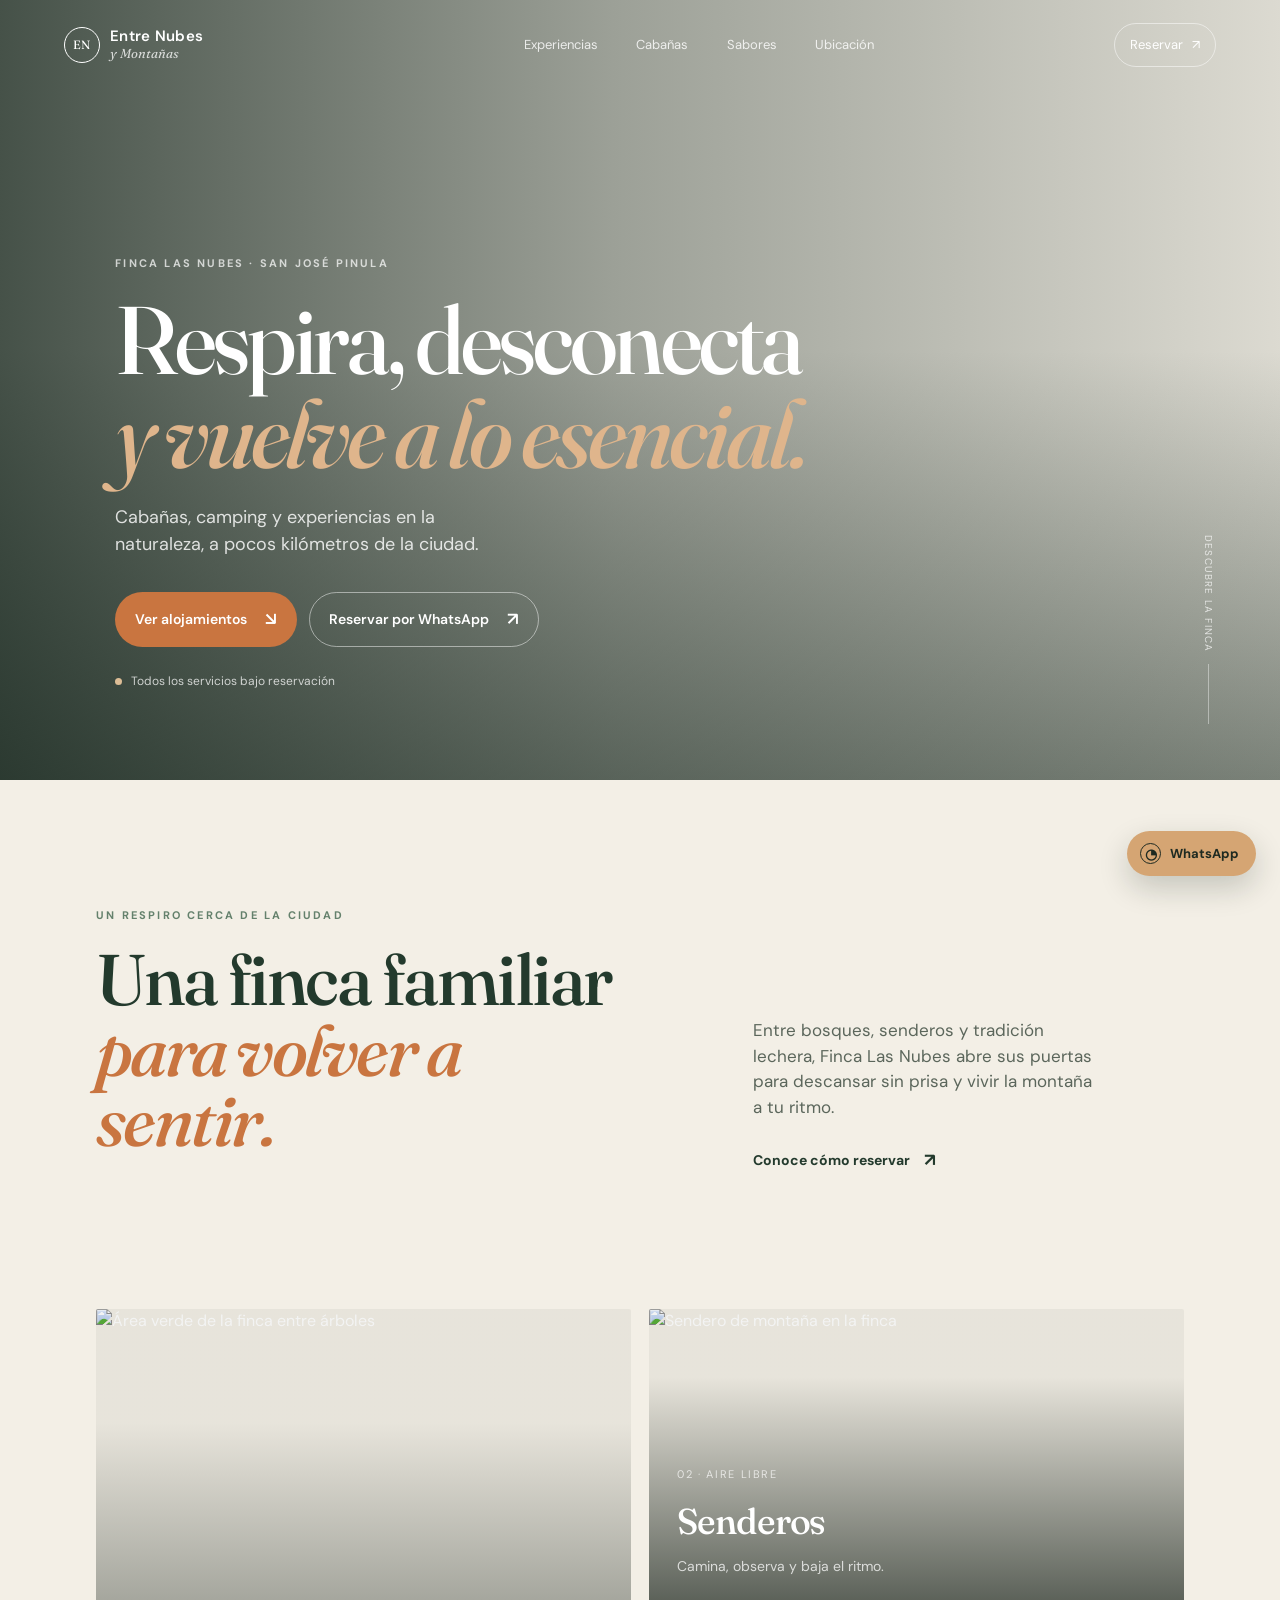
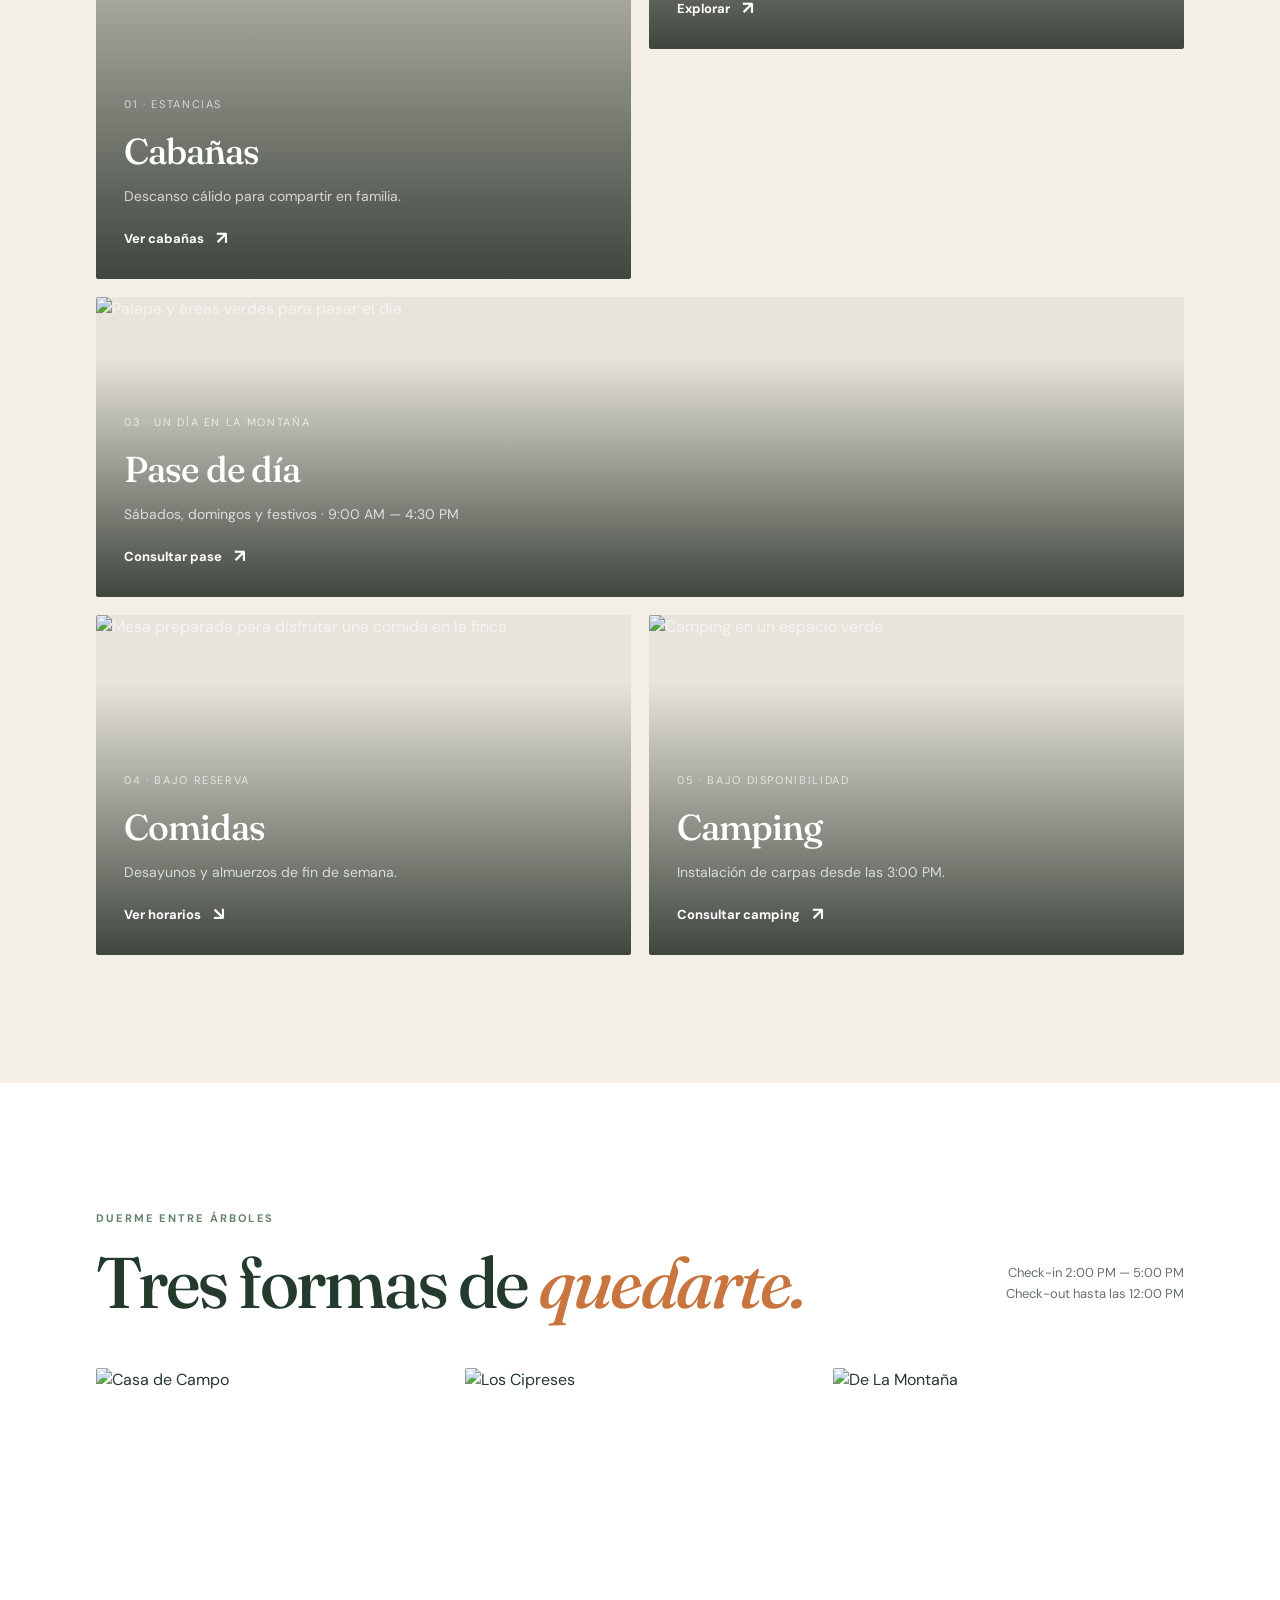
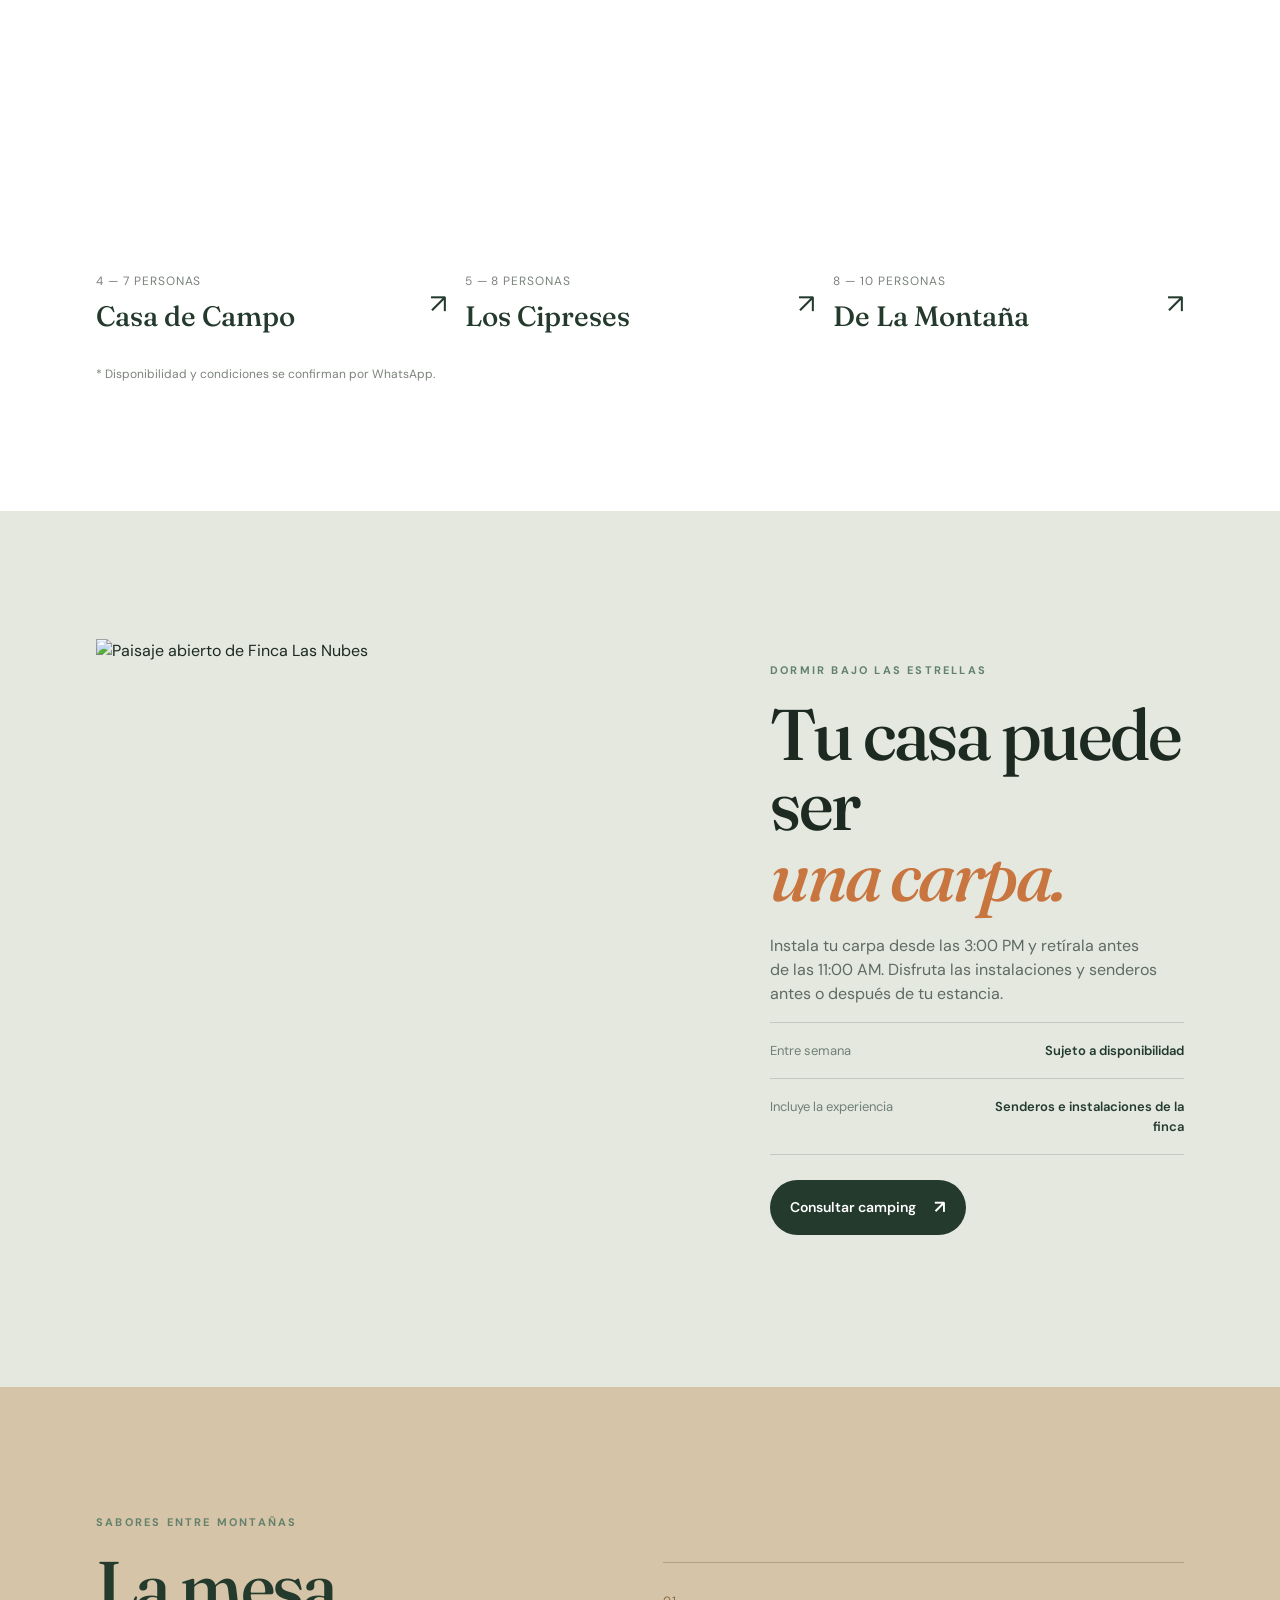
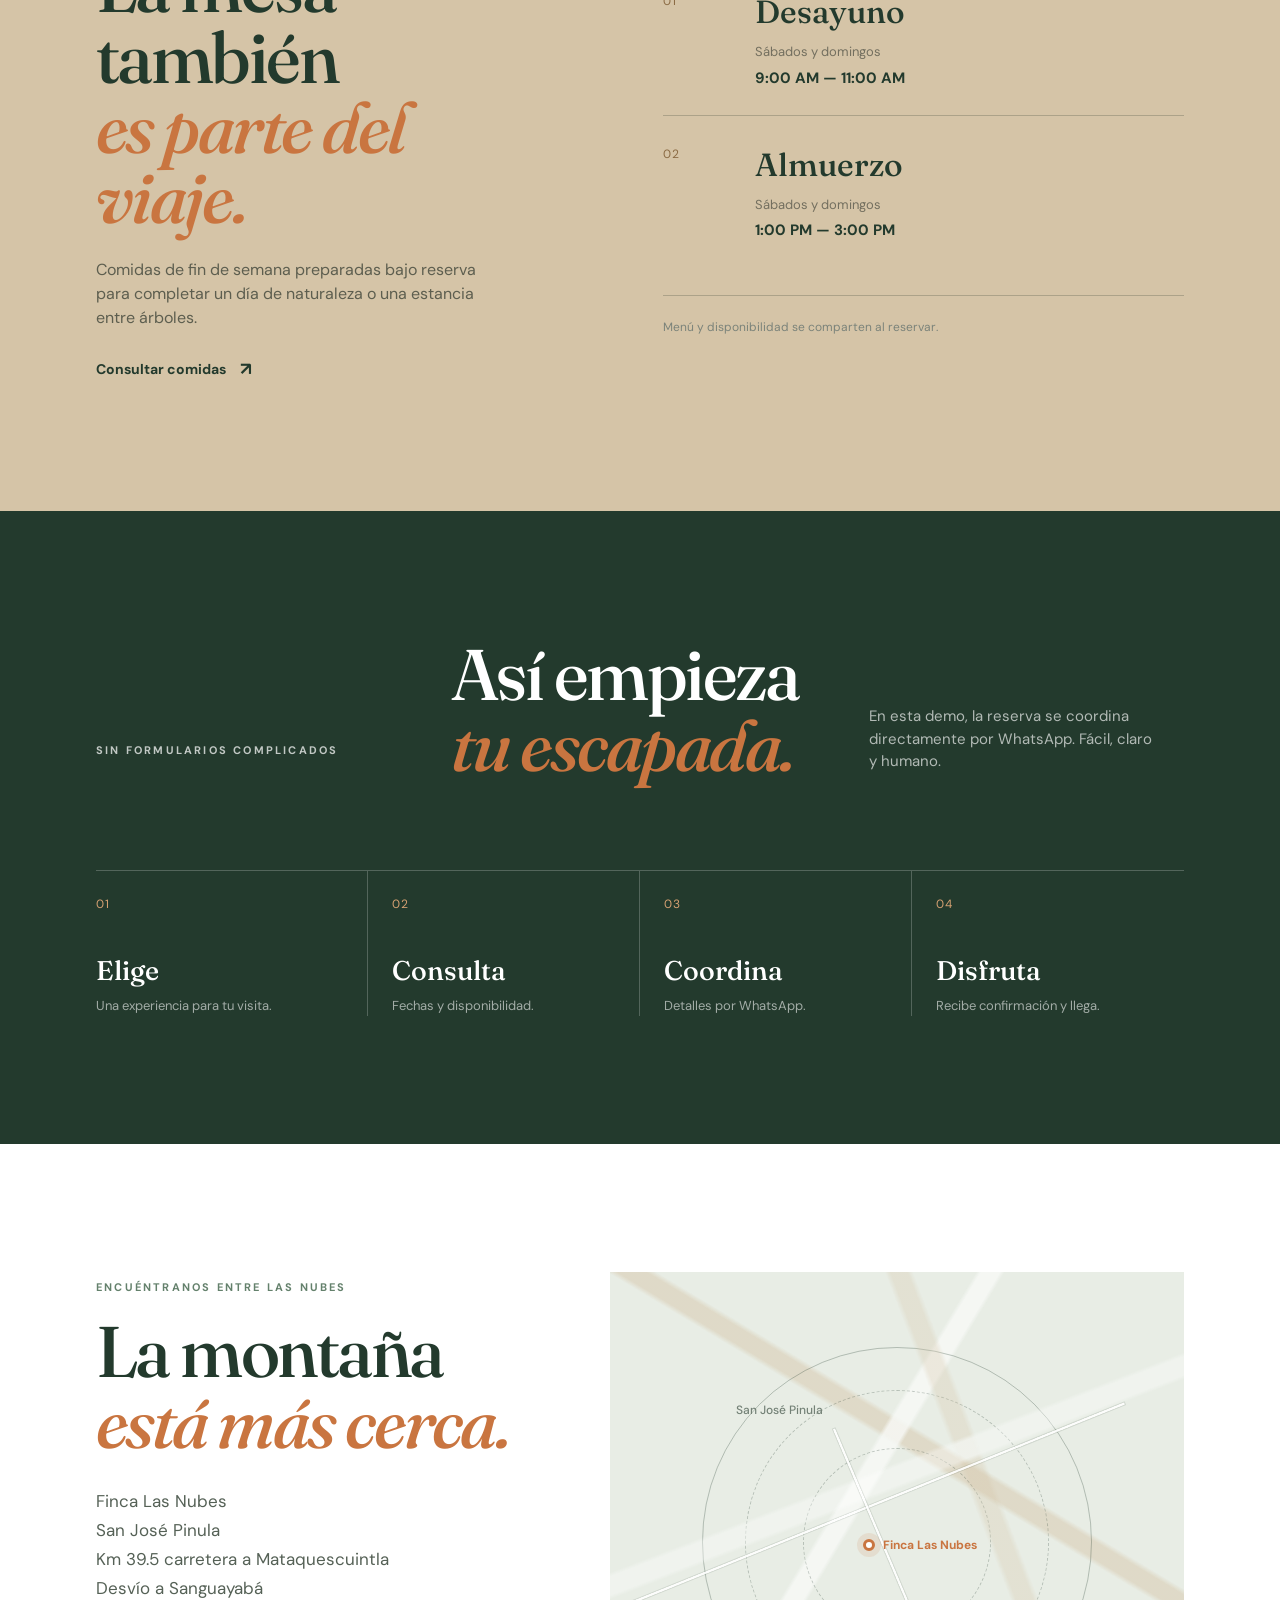
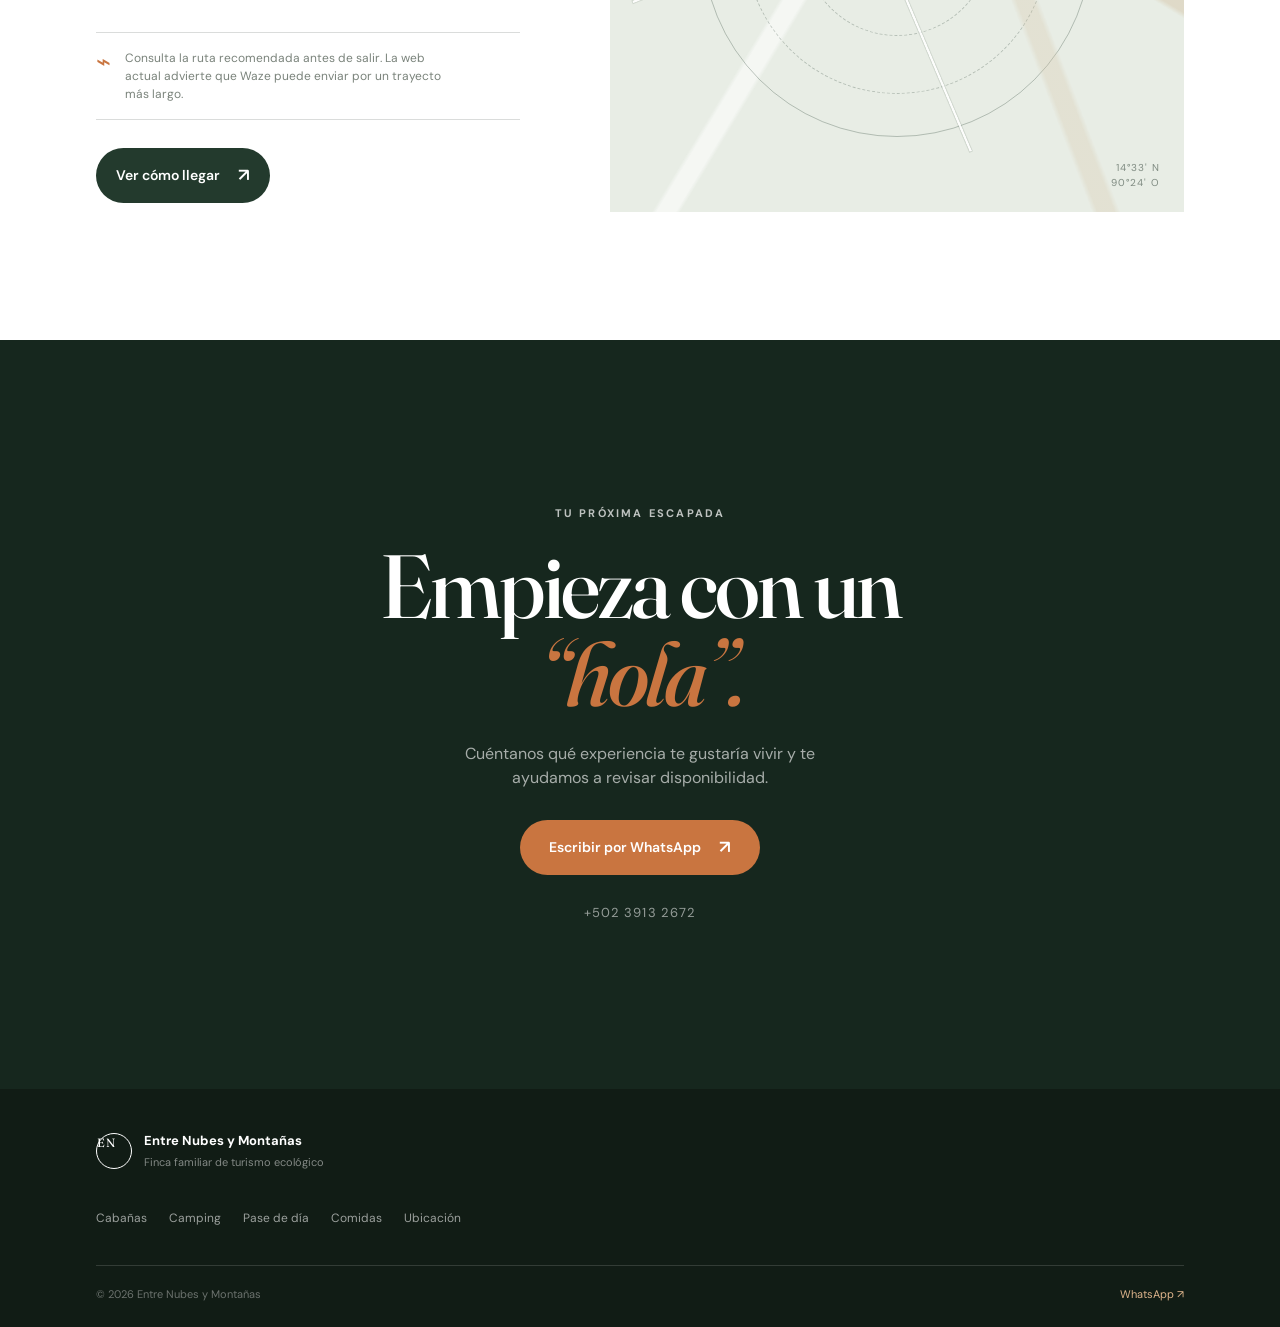
==== index.html @ d37fd3bb "Create premium Entre Nubes y Montanas demo" ====
<!doctype html>
<html lang="es">
  <head>
    <meta charset="UTF-8" />
    <meta name="viewport" content="width=device-width, initial-scale=1.0" />
    <meta name="theme-color" content="#233a2d" />
    <meta name="description" content="Cabañas, camping y experiencias en la naturaleza en Finca Las Nubes, San José Pinula." />
    <title>Entre Nubes y Montañas · Finca Las Nubes</title>
    <link rel="preconnect" href="https://fonts.googleapis.com" />
    <link rel="preconnect" href="https://fonts.gstatic.com" crossorigin />
    <link href="https://fonts.googleapis.com/css2?family=DM+Sans:wght@400;500;600;700&family=Fraunces:opsz,wght@9..144,500;9..144,600&display=swap" rel="stylesheet" />
    <link rel="stylesheet" href="styles.css" />
  </head>
  <body>
    <div class="site-shell">
      <header class="site-header" data-header>
        <a class="brand" href="#inicio" aria-label="Entre Nubes y Montañas, inicio">
          <span class="brand-mark">EN</span>
          <span>
            <span class="brand-name">Entre Nubes</span>
            <span class="brand-sub">y Montañas</span>
          </span>
        </a>

        <nav class="main-nav" data-nav aria-label="Navegación principal">
          <a href="#experiencias">Experiencias</a>
          <a href="#cabanas">Cabañas</a>
          <a href="#sabores">Sabores</a>
          <a href="#ubicacion">Ubicación</a>
        </nav>

        <a class="header-cta" href="#contacto">Reservar <span aria-hidden="true">↗</span></a>
        <button class="menu-toggle" data-menu-toggle aria-label="Abrir menú" aria-expanded="false">
          <span></span><span></span>
        </button>
      </header>

      <main>
        <section class="hero" id="inicio">
          <div class="hero-image" role="img" aria-label="Paisaje verde entre nubes y montañas"></div>
          <div class="hero-shade"></div>
          <div class="hero-content">
            <p class="eyebrow light">Finca Las Nubes · San José Pinula</p>
            <h1>Respira, desconecta<br /><em>y vuelve a lo esencial.</em></h1>
            <p class="hero-copy">Cabañas, camping y experiencias en la naturaleza, a pocos kilómetros de la ciudad.</p>
            <div class="hero-actions">
              <a class="button button-accent" href="#cabanas">Ver alojamientos <span aria-hidden="true">↘</span></a>
              <a class="button button-ghost" data-whatsapp="general" href="#contacto">Reservar por WhatsApp <span aria-hidden="true">↗</span></a>
            </div>
            <div class="hero-note"><span class="dot"></span> Todos los servicios bajo reservación</div>
          </div>
          <a class="scroll-cue" href="#experiencias" aria-label="Desplazar hacia experiencias"><span>Descubre la finca</span><span class="scroll-line"></span></a>
        </section>

        <section class="intro section-pad" id="experiencias">
          <div class="section-intro reveal">
            <p class="eyebrow">Un respiro cerca de la ciudad</p>
            <h2>Una finca familiar<br /><em>para volver a sentir.</em></h2>
          </div>
          <div class="intro-copy reveal">
            <p>Entre bosques, senderos y tradición lechera, Finca Las Nubes abre sus puertas para descansar sin prisa y vivir la montaña a tu ritmo.</p>
            <a class="text-link" href="#reserva">Conoce cómo reservar <span>↗</span></a>
          </div>
        </section>

        <section class="experience-grid section-pad section-pad-topless">
          <article class="experience-card experience-card-tall reveal">
            <img src="https://assets.zyrosite.com/cdn-cgi/image/format=auto,w=1440,h=1475,fit=crop/AzGrjDKpgxuO8BNP/img-20221020-wa0005-AGBGMvWnbJFLNqqW.jpg" alt="Área verde de la finca entre árboles" />
            <div class="experience-overlay"></div>
            <div class="card-content light-card">
              <span class="card-kicker">01 · Estancias</span>
              <h3>Cabañas</h3>
              <p>Descanso cálido para compartir en familia.</p>
              <a class="card-link" href="#cabanas">Ver cabañas <span>↗</span></a>
            </div>
          </article>
          <article class="experience-card reveal">
            <img src="https://assets.zyrosite.com/cdn-cgi/image/format=auto,w=1440,h=1475,fit=crop/AzGrjDKpgxuO8BNP/senderismo-AMqnx42rW9TqgD0M.jpg" alt="Sendero de montaña en la finca" />
            <div class="experience-overlay"></div>
            <div class="card-content light-card">
              <span class="card-kicker">02 · Aire libre</span>
              <h3>Senderos</h3>
              <p>Camina, observa y baja el ritmo.</p>
              <a class="card-link" href="#naturaleza">Explorar <span>↗</span></a>
            </div>
          </article>
          <article class="experience-card experience-card-wide reveal">
            <img src="https://assets.zyrosite.com/cdn-cgi/image/format=auto,w=1440,h=1478,fit=crop/AzGrjDKpgxuO8BNP/palapa-AoPe6e9erLsgJ2bQ.jpg" alt="Palapa y áreas verdes para pasar el día" />
            <div class="experience-overlay"></div>
            <div class="card-content light-card">
              <span class="card-kicker">03 · Un día en la montaña</span>
              <h3>Pase de día</h3>
              <p>Sábados, domingos y festivos · 9:00 AM — 4:30 PM</p>
              <a class="card-link" data-whatsapp="pase" href="#contacto">Consultar pase <span>↗</span></a>
            </div>
          </article>
          <article class="experience-card reveal">
            <img src="https://assets.zyrosite.com/cdn-cgi/image/format=auto,w=1440,h=1475,fit=crop/AzGrjDKpgxuO8BNP/img-20221020-wa0003-A3Qparkne0fpO4oY.jpg" alt="Mesa preparada para disfrutar una comida en la finca" />
            <div class="experience-overlay"></div>
            <div class="card-content light-card">
              <span class="card-kicker">04 · Bajo reserva</span>
              <h3>Comidas</h3>
              <p>Desayunos y almuerzos de fin de semana.</p>
              <a class="card-link" href="#sabores">Ver horarios <span>↘</span></a>
            </div>
          </article>
          <article class="experience-card reveal">
            <img src="https://assets.zyrosite.com/cdn-cgi/image/format=auto,w=1440,h=1475,fit=crop/AzGrjDKpgxuO8BNP/img-20210729-wa0010-Y4L4Op0L1bCyRDDq.jpg" alt="Camping en un espacio verde" />
            <div class="experience-overlay"></div>
            <div class="card-content light-card">
              <span class="card-kicker">05 · Bajo disponibilidad</span>
              <h3>Camping</h3>
              <p>Instalación de carpas desde las 3:00 PM.</p>
              <a class="card-link" data-whatsapp="camping" href="#contacto">Consultar camping <span>↗</span></a>
            </div>
          </article>
        </section>

        <section class="cabins section-pad" id="cabanas">
          <div class="section-heading reveal">
            <div>
              <p class="eyebrow">Duerme entre árboles</p>
              <h2>Tres formas de <em>quedarte.</em></h2>
            </div>
            <p class="section-note">Check-in 2:00 PM — 5:00 PM<br />Check-out hasta las 12:00 PM</p>
          </div>
          <div class="cabin-list">
            <button class="cabin-card reveal" data-cabin="campo">
              <span class="cabin-index">01</span>
              <div class="cabin-image-wrap"><img src="https://assets.zyrosite.com/cdn-cgi/image/format=auto,w=1440,h=1440,fit=crop/AzGrjDKpgxuO8BNP/img-20221020-wa0004-d95pDrB29kTVOro4.jpg" alt="Casa de Campo" /></div>
              <span class="cabin-body"><span class="cabin-capacity">4 — 7 personas</span><strong>Casa de Campo</strong><span class="cabin-arrow">↗</span></span>
            </button>
            <button class="cabin-card reveal" data-cabin="cipreses">
              <span class="cabin-index">02</span>
              <div class="cabin-image-wrap"><img src="https://assets.zyrosite.com/cdn-cgi/image/format=auto,w=1440,h=1406,fit=crop/AzGrjDKpgxuO8BNP/img-20221020-wa0005-AGBGMvWnbJFLNqqW.jpg" alt="Los Cipreses" /></div>
              <span class="cabin-body"><span class="cabin-capacity">5 — 8 personas</span><strong>Los Cipreses</strong><span class="cabin-arrow">↗</span></span>
            </button>
            <button class="cabin-card reveal" data-cabin="montana">
              <span class="cabin-index">03</span>
              <div class="cabin-image-wrap"><img src="https://assets.zyrosite.com/cdn-cgi/image/format=auto,w=1440,h=1475,fit=crop/AzGrjDKpgxuO8BNP/inicio-AzGrjDJp84FONZKk.jpg" alt="De La Montaña" /></div>
              <span class="cabin-body"><span class="cabin-capacity">8 — 10 personas</span><strong>De La Montaña</strong><span class="cabin-arrow">↗</span></span>
            </button>
          </div>
          <p class="micro-note">* Disponibilidad y condiciones se confirman por WhatsApp.</p>
        </section>

        <section class="camping-feature section-pad" id="naturaleza">
          <div class="camping-image reveal"><img src="https://assets.zyrosite.com/cdn-cgi/image/format=auto,w=1440,h=904,fit=crop/AzGrjDKpgxuO8BNP/img-20221119-wa0084-ALpJBbQ9eVh0ORk9.jpg" alt="Paisaje abierto de Finca Las Nubes" /></div>
          <div class="camping-copy reveal">
            <p class="eyebrow">Dormir bajo las estrellas</p>
            <h2>Tu casa puede ser<br /><em>una carpa.</em></h2>
            <p>Instala tu carpa desde las 3:00 PM y retírala antes de las 11:00 AM. Disfruta las instalaciones y senderos antes o después de tu estancia.</p>
            <div class="fact-row"><span class="fact-label">Entre semana</span><span class="fact-value">Sujeto a disponibilidad</span></div>
            <div class="fact-row"><span class="fact-label">Incluye la experiencia</span><span class="fact-value">Senderos e instalaciones de la finca</span></div>
            <a class="button button-dark" data-whatsapp="camping" href="#contacto">Consultar camping <span>↗</span></a>
          </div>
        </section>

        <section class="flavor section-pad" id="sabores">
          <div class="flavor-copy reveal">
            <p class="eyebrow">Sabores entre montañas</p>
            <h2>La mesa también<br /><em>es parte del viaje.</em></h2>
            <p>Comidas de fin de semana preparadas bajo reserva para completar un día de naturaleza o una estancia entre árboles.</p>
            <a class="text-link" data-whatsapp="comidas" href="#contacto">Consultar comidas <span>↗</span></a>
          </div>
          <div class="meal-times reveal">
            <div class="meal-block"><span class="meal-number">01</span><div><h3>Desayuno</h3><p>Sábados y domingos</p><strong>9:00 AM — 11:00 AM</strong></div></div>
            <div class="meal-block"><span class="meal-number">02</span><div><h3>Almuerzo</h3><p>Sábados y domingos</p><strong>1:00 PM — 3:00 PM</strong></div></div>
            <p class="micro-note">Menú y disponibilidad se comparten al reservar.</p>
          </div>
        </section>

        <section class="reservation section-pad" id="reserva">
          <div class="reservation-head reveal"><p class="eyebrow light">Sin formularios complicados</p><h2>Así empieza<br /><em>tu escapada.</em></h2><p>En esta demo, la reserva se coordina directamente por WhatsApp. Fácil, claro y humano.</p></div>
          <div class="steps">
            <div class="step reveal"><span>01</span><h3>Elige</h3><p>Una experiencia para tu visita.</p></div>
            <div class="step reveal"><span>02</span><h3>Consulta</h3><p>Fechas y disponibilidad.</p></div>
            <div class="step reveal"><span>03</span><h3>Coordina</h3><p>Detalles por WhatsApp.</p></div>
            <div class="step reveal"><span>04</span><h3>Disfruta</h3><p>Recibe confirmación y llega.</p></div>
          </div>
        </section>

        <section class="location section-pad" id="ubicacion">
          <div class="location-copy reveal">
            <p class="eyebrow">Encuéntranos entre las nubes</p>
            <h2>La montaña<br /><em>está más cerca.</em></h2>
            <address>Finca Las Nubes<br />San José Pinula<br />Km 39.5 carretera a Mataquescuintla<br />Desvío a Sanguayabá</address>
            <div class="route-note"><span class="route-icon">⌁</span><p>Consulta la ruta recomendada antes de salir. La web actual advierte que Waze puede enviar por un trayecto más largo.</p></div>
            <a class="button button-dark" href="https://www.google.com/maps/search/?api=1&query=Finca+Las+Nubes+San+Jose+Pinula" target="_blank" rel="noreferrer">Ver cómo llegar <span>↗</span></a>
          </div>
          <div class="map-art reveal" aria-label="Mapa ilustrativo de la ubicación">
            <div class="map-rings"></div><div class="map-road road-one"></div><div class="map-road road-two"></div><div class="map-label label-finca"><span class="pin"></span> Finca Las Nubes</div><div class="map-label label-city">San José Pinula</div><div class="map-coords">14°33' N<br />90°24' O</div>
          </div>
        </section>

        <section class="final-cta section-pad" id="contacto">
          <p class="eyebrow light">Tu próxima escapada</p>
          <h2>Empieza con un<br /><em>“hola”.</em></h2>
          <p>Cuéntanos qué experiencia te gustaría vivir y te ayudamos a revisar disponibilidad.</p>
          <a class="button button-accent button-large" data-whatsapp="general" href="#contacto">Escribir por WhatsApp <span>↗</span></a>
          <p class="phone">+502 3913 2672</p>
        </section>
      </main>

      <footer class="site-footer">
        <div class="footer-brand"><span class="brand-mark">EN</span><div><strong>Entre Nubes y Montañas</strong><span>Finca familiar de turismo ecológico</span></div></div>
        <div class="footer-links"><a href="#cabanas">Cabañas</a><a href="#naturaleza">Camping</a><a href="#experiencias">Pase de día</a><a href="#sabores">Comidas</a><a href="#ubicacion">Ubicación</a></div>
        <div class="footer-bottom"><span>© 2026 Entre Nubes y Montañas</span><a data-whatsapp="general" href="#contacto">WhatsApp ↗</a></div>
      </footer>
    </div>

    <a class="floating-whatsapp" data-whatsapp="general" href="#contacto" aria-label="Escribir por WhatsApp"><span class="wa-glyph">◔</span><span>WhatsApp</span></a>

    <div class="modal" data-modal aria-hidden="true">
      <div class="modal-backdrop" data-modal-close></div>
      <div class="modal-panel" role="dialog" aria-modal="true" aria-labelledby="modal-title">
        <button class="modal-close" data-modal-close aria-label="Cerrar detalle">×</button>
        <div class="modal-media"><img data-modal-image src="" alt="" /><span class="modal-stamp">Entre Nubes<br /><em>y Montañas</em></span></div>
        <div class="modal-content"><p class="eyebrow" data-modal-kicker></p><h2 id="modal-title" data-modal-title></h2><p class="modal-capacity" data-modal-capacity></p><p data-modal-description></p><div class="modal-facts"><div><span>Check-in</span><strong>2:00 PM — 5:00 PM</strong></div><div><span>Check-out</span><strong>Hasta las 12:00 PM</strong></div></div><p class="micro-note">Disponibilidad y condiciones se confirman por WhatsApp.</p><a class="button button-dark" data-modal-whatsapp href="#contacto">Consultar disponibilidad <span>↗</span></a></div>
      </div>
    </div>

    <script src="script.js"></script>
  </body>
</html>
---- styles.css ----
:root {
  --ink: #1d2a21;
  --forest: #233a2d;
  --forest-deep: #16271e;
  --sage: #a5b49a;
  --cream: #f3efe6;
  --warm: #c97540;
  --sand: #d5c4a7;
  --mist: #e4e8df;
  --line: rgba(29, 42, 33, .16);
  --serif: "Fraunces", Georgia, serif;
  --sans: "DM Sans", Arial, sans-serif;
}

* { box-sizing: border-box; }
html { scroll-behavior: smooth; }
body { margin: 0; background: var(--cream); color: var(--ink); font-family: var(--sans); font-size: 16px; line-height: 1.5; }
body.modal-open { overflow: hidden; }
a { color: inherit; text-decoration: none; }
button { border: 0; font: inherit; cursor: pointer; }
img { display: block; width: 100%; height: 100%; object-fit: cover; }
.site-shell { overflow: hidden; }

.site-header { position: fixed; inset: 0 0 auto; z-index: 20; display: flex; align-items: center; justify-content: space-between; padding: 23px clamp(22px, 5vw, 76px); color: #fff; transition: background .35s, padding .35s, box-shadow .35s; }
.site-header.scrolled { background: rgba(27, 45, 34, .94); backdrop-filter: blur(14px); padding-top: 15px; padding-bottom: 15px; box-shadow: 0 9px 28px rgba(11, 20, 15, .12); }
.brand { display: inline-flex; align-items: center; gap: 10px; min-width: 220px; }
.brand-mark { display: grid; place-items: center; width: 36px; height: 36px; border: 1px solid currentColor; border-radius: 50%; font-family: var(--serif); font-size: 12px; letter-spacing: .08em; }
.brand-name, .brand-sub { display: block; line-height: 1.05; }
.brand-name { font-size: 15px; font-weight: 600; letter-spacing: .02em; }
.brand-sub { margin-top: 2px; font-family: var(--serif); font-size: 13px; font-style: italic; opacity: .76; }
.main-nav { display: flex; gap: clamp(18px, 3vw, 44px); font-size: 13px; color: rgba(255,255,255,.82); }
.main-nav a, .header-cta, .card-link, .text-link, .footer-links a, .footer-bottom a { transition: opacity .2s, color .2s, transform .2s; }
.main-nav a:hover, .footer-links a:hover { color: #fff; opacity: 1; }
.header-cta { display: inline-flex; align-items: center; gap: 9px; padding: 11px 15px; border: 1px solid rgba(255,255,255,.5); border-radius: 999px; font-size: 13px; }
.header-cta:hover { background: #fff; color: var(--forest); }
.menu-toggle { display: none; background: transparent; color: #fff; }

.hero { position: relative; min-height: min(780px, 100vh); display: flex; align-items: flex-end; padding: clamp(140px, 22vh, 210px) clamp(22px, 9vw, 140px) 90px; color: #fff; isolation: isolate; }
.hero-image, .hero-shade { position: absolute; inset: 0; z-index: -2; }
.hero-image { background: url("https://assets.zyrosite.com/cdn-cgi/image/format=auto,w=2800,h=991,fit=crop/AzGrjDKpgxuO8BNP/img-20221119-wa0084-ALpJBbQ9eVh0ORk9.jpg") center/cover; filter: saturate(.88); }
.hero-shade { z-index: -1; background: linear-gradient(90deg, rgba(15, 32, 23, .76) 0%, rgba(15, 32, 23, .38) 48%, rgba(15, 32, 23, .10) 100%), linear-gradient(0deg, rgba(15, 32, 23, .48), transparent 55%); }
.hero-content { max-width: 770px; }
.eyebrow { margin: 0 0 22px; color: #64816c; font-size: 11px; font-weight: 700; letter-spacing: .2em; line-height: 1.3; text-transform: uppercase; }
.eyebrow.light { color: rgba(255,255,255,.72); }
h1, h2, h3, p { margin-top: 0; }
h1, h2 { font-family: var(--serif); font-weight: 500; letter-spacing: -.035em; line-height: .98; }
h1 { max-width: 800px; margin-bottom: 24px; font-size: clamp(3.6rem, 7.5vw, 7.7rem); }
h2 { margin-bottom: 26px; font-size: clamp(3rem, 5.6vw, 6rem); }
h1 em, h2 em { color: var(--warm); font-style: italic; }
.hero h1 em { color: #dfb58c; }
.hero-copy { max-width: 400px; margin-bottom: 34px; color: rgba(255,255,255,.82); font-size: 18px; line-height: 1.5; }
.hero-actions { display: flex; gap: 12px; flex-wrap: wrap; }
.button { display: inline-flex; align-items: center; justify-content: center; gap: 18px; min-height: 48px; padding: 13px 19px; border: 1px solid transparent; border-radius: 999px; font-size: 14px; font-weight: 600; transition: transform .25s, background .25s, color .25s, border-color .25s; }
.button:hover { transform: translateY(-2px); }
.button-accent { background: var(--warm); color: #fff; }
.button-accent:hover { background: #a95d33; }
.button-ghost { border-color: rgba(255,255,255,.48); color: #fff; }
.button-ghost:hover { background: #fff; color: var(--forest); }
.button-dark { background: var(--forest); color: #fff; }
.button-dark:hover { background: var(--forest-deep); }
.hero-note { display: flex; align-items: center; gap: 9px; margin-top: 25px; color: rgba(255,255,255,.75); font-size: 12px; }
.dot { width: 7px; height: 7px; border-radius: 50%; background: #ddbd96; }
.scroll-cue { position: absolute; right: clamp(22px, 5vw, 76px); bottom: 56px; display: flex; align-items: center; gap: 12px; color: rgba(255,255,255,.72); font-size: 10px; letter-spacing: .12em; text-transform: uppercase; writing-mode: vertical-rl; }
.scroll-line { width: 1px; height: 60px; background: rgba(255,255,255,.4); }

.section-pad { padding: clamp(80px, 10vw, 150px) clamp(22px, 7.5vw, 120px); }
.section-pad-topless { padding-top: 0; }
.intro { display: grid; grid-template-columns: 1.1fr .9fr; gap: 12%; align-items: end; background: var(--cream); }
.intro h2, .cabins h2, .flavor h2, .location h2 { color: var(--forest); }
.intro-copy { max-width: 340px; padding-bottom: 7px; color: #5b665b; font-size: 17px; }
.text-link { display: inline-flex; align-items: center; gap: 14px; margin-top: 10px; color: var(--forest); font-size: 14px; font-weight: 700; }
.text-link span, .card-link span, .button span { font-size: 18px; }
.text-link:hover { color: var(--warm); transform: translateX(3px); }

.experience-grid { display: grid; grid-template-columns: repeat(2, 1fr); gap: 18px; background: var(--cream); }
.experience-card { position: relative; min-height: 340px; overflow: hidden; border-radius: 2px; color: #fff; }
.experience-card-tall { min-height: 570px; grid-row: span 2; }
.experience-card-wide { grid-column: span 2; min-height: 300px; }
.experience-card img { transition: transform .7s cubic-bezier(.2,.8,.2,1); }
.experience-card:hover img { transform: scale(1.05); }
.experience-overlay { position: absolute; inset: 0; background: linear-gradient(180deg, rgba(11, 22, 14, .05) 20%, rgba(11, 22, 14, .78) 100%); }
.card-content { position: absolute; inset: auto 28px 27px; }
.card-kicker { display: block; margin-bottom: 12px; color: rgba(255,255,255,.7); font-size: 11px; letter-spacing: .15em; text-transform: uppercase; }
.card-content h3 { margin-bottom: 8px; font-family: var(--serif); font-size: 36px; font-weight: 500; letter-spacing: -.03em; }
.card-content p { max-width: 350px; margin-bottom: 18px; color: rgba(255,255,255,.75); font-size: 14px; }
.card-link { display: inline-flex; gap: 12px; align-items: center; color: #fff; font-size: 13px; font-weight: 700; }
.card-link:hover { color: #e0bd96; transform: translateX(3px); }

.cabins { background: #fff; }
.section-heading { display: flex; justify-content: space-between; align-items: end; gap: 30px; margin-bottom: 50px; }
.section-heading h2 { margin-bottom: 0; }
.section-note { color: #667267; font-size: 13px; line-height: 1.65; text-align: right; }
.cabin-list { display: grid; grid-template-columns: repeat(3, 1fr); gap: 18px; }
.cabin-card { position: relative; display: block; padding: 0; overflow: hidden; background: transparent; color: var(--forest); text-align: left; }
.cabin-index { position: absolute; z-index: 2; top: 17px; left: 17px; display: grid; place-items: center; width: 32px; height: 32px; border: 1px solid rgba(255,255,255,.7); border-radius: 50%; color: #fff; font-size: 11px; }
.cabin-image-wrap { height: clamp(280px, 38vw, 500px); overflow: hidden; border-radius: 2px; }
.cabin-image-wrap img { transition: transform .65s; }
.cabin-card:hover img { transform: scale(1.06); }
.cabin-body { display: grid; grid-template-columns: 1fr auto; grid-template-rows: auto auto; padding: 18px 0 0; }
.cabin-capacity { grid-column: 1 / 2; color: #798279; font-size: 12px; letter-spacing: .08em; text-transform: uppercase; }
.cabin-body strong { grid-column: 1 / 2; margin-top: 5px; font-family: var(--serif); font-size: 28px; font-weight: 500; }
.cabin-arrow { grid-column: 2; grid-row: 1 / span 2; align-self: center; font-size: 27px; transition: color .2s, transform .2s; }
.cabin-card:hover .cabin-arrow { color: var(--warm); transform: translate(3px, -3px); }
.micro-note { margin: 28px 0 0; color: #7b837a; font-size: 12px; }

.camping-feature { display: grid; grid-template-columns: 1.16fr .84fr; gap: clamp(38px, 8vw, 130px); align-items: center; background: var(--mist); }
.camping-image { height: min(620px, 57vw); min-height: 390px; overflow: hidden; }
.camping-image img { object-position: center; }
.camping-copy { max-width: 460px; }
.camping-copy h2 { margin-bottom: 24px; }
.camping-copy > p:not(.eyebrow) { max-width: 390px; color: #5f6b61; font-size: 16px; }
.fact-row { display: flex; justify-content: space-between; gap: 15px; padding: 18px 0; border-top: 1px solid rgba(29,42,33,.16); font-size: 13px; }
.fact-row:last-of-type { margin-bottom: 25px; border-bottom: 1px solid rgba(29,42,33,.16); }
.fact-label { color: #718074; }
.fact-value { max-width: 190px; color: var(--forest); font-weight: 600; text-align: right; }

.flavor { display: grid; grid-template-columns: .9fr 1.1fr; gap: clamp(45px, 11vw, 180px); align-items: center; background: var(--sand); }
.flavor-copy { max-width: 430px; }
.flavor h2 { color: var(--forest); }
.flavor-copy > p:not(.eyebrow) { max-width: 390px; color: #5d5e4f; }
.meal-times { max-width: 610px; }
.meal-block { display: grid; grid-template-columns: 70px 1fr; gap: 22px; padding: 25px 0; border-top: 1px solid rgba(29,42,33,.22); }
.meal-number { padding-top: 4px; color: #8a6a43; font-size: 12px; letter-spacing: .12em; }
.meal-block h3 { margin-bottom: 6px; font-family: var(--serif); color: var(--forest); font-size: 32px; font-weight: 500; }
.meal-block p { margin-bottom: 4px; color: #736f5f; font-size: 13px; }
.meal-block strong { color: var(--forest); font-size: 15px; }
.meal-times .micro-note { border-top: 1px solid rgba(29,42,33,.22); padding-top: 22px; }

.reservation { background: var(--forest); color: #fff; }
.reservation-head { display: grid; grid-template-columns: 1fr 1.2fr 1fr; gap: 40px; align-items: end; }
.reservation h2 { margin-bottom: 0; color: #fff; }
.reservation-head > p:last-child { max-width: 285px; margin-bottom: 7px; color: rgba(255,255,255,.65); font-size: 15px; }
.steps { display: grid; grid-template-columns: repeat(4, 1fr); margin-top: 90px; border-top: 1px solid rgba(255,255,255,.22); }
.step { position: relative; padding: 24px 24px 0 0; border-right: 1px solid rgba(255,255,255,.22); }
.step:not(:first-child) { padding-left: 24px; }
.step:last-child { border-right: 0; }
.step span { display: block; margin-bottom: 38px; color: #d6a172; font-size: 12px; letter-spacing: .12em; }
.step h3 { margin-bottom: 5px; font-family: var(--serif); font-size: 27px; font-weight: 500; }
.step p { margin-bottom: 0; color: rgba(255,255,255,.58); font-size: 13px; }

.location { display: grid; grid-template-columns: .85fr 1.15fr; gap: 7vw; align-items: center; background: #fff; }
.location-copy { max-width: 470px; }
.location address { margin: 30px 0; color: #556156; font-size: 17px; font-style: normal; line-height: 1.7; }
.route-note { display: flex; gap: 14px; margin-bottom: 28px; padding: 16px 0; border-top: 1px solid var(--line); border-bottom: 1px solid var(--line); }
.route-icon { color: var(--warm); font-size: 25px; line-height: 1; }
.route-note p { max-width: 320px; margin: 0; color: #7a837b; font-size: 12px; }
.map-art { position: relative; min-height: 540px; overflow: hidden; background: #e8ede5; isolation: isolate; }
.map-art::before, .map-art::after { position: absolute; content: ""; inset: -20% -10%; background: linear-gradient(135deg, transparent 43%, rgba(255,255,255,.78) 43.4%, rgba(255,255,255,.78) 45%, transparent 45.4%), linear-gradient(45deg, transparent 58%, rgba(213,196,167,.65) 58.5%, rgba(213,196,167,.65) 60%, transparent 60.5%); transform: rotate(-14deg); opacity: .7; }
.map-art::after { inset: -15% -20%; transform: rotate(24deg); opacity: .45; }
.map-rings { position: absolute; width: 390px; height: 390px; top: 50%; left: 50%; border: 1px solid rgba(35,58,45,.28); border-radius: 50%; transform: translate(-50%, -50%); }
.map-rings::before, .map-rings::after { position: absolute; content: ""; inset: 42px; border: 1px dashed rgba(35,58,45,.25); border-radius: 50%; }
.map-rings::after { inset: 100px; }
.map-road { position: absolute; z-index: 1; height: 2px; background: rgba(255,255,255,.9); transform-origin: left center; box-shadow: 0 0 0 1px rgba(35,58,45,.12); }
.road-one { width: 530px; top: 61%; left: 4%; transform: rotate(-22deg); }
.road-two { width: 350px; top: 29%; left: 39%; transform: rotate(67deg); }
.map-label { position: absolute; z-index: 2; color: var(--forest); font-size: 12px; font-weight: 700; }
.label-finca { top: 49%; left: 44%; display: flex; align-items: center; gap: 8px; color: var(--warm); }
.label-city { top: 24%; left: 22%; color: #738176; font-weight: 500; }
.pin { width: 12px; height: 12px; border: 3px solid var(--warm); border-radius: 50%; background: #fff; box-shadow: 0 0 0 6px rgba(201,117,64,.13); }
.map-coords { position: absolute; right: 24px; bottom: 22px; color: #7e8a80; font-size: 10px; line-height: 1.5; letter-spacing: .1em; text-align: right; }

.final-cta { display: flex; flex-direction: column; align-items: center; padding-top: clamp(100px, 13vw, 180px); padding-bottom: clamp(100px, 13vw, 180px); background: var(--forest-deep); color: #fff; text-align: center; }
.final-cta h2 { margin-bottom: 24px; color: #fff; font-size: clamp(3.4rem, 7vw, 7rem); }
.final-cta > p:not(.eyebrow):not(.phone) { max-width: 410px; margin-bottom: 30px; color: rgba(255,255,255,.62); }
.button-large { min-width: 240px; }
.phone { margin: 28px 0 0; color: rgba(255,255,255,.54); font-size: 13px; letter-spacing: .08em; }
.site-footer { padding: 42px clamp(22px, 7.5vw, 120px) 25px; background: #111c15; color: #fff; }
.footer-brand { display: flex; align-items: center; gap: 12px; }
.footer-brand strong, .footer-brand span { display: block; }
.footer-brand strong { font-size: 13px; }
.footer-brand div > span { margin-top: 4px; color: rgba(255,255,255,.48); font-size: 11px; }
.footer-links { display: flex; flex-wrap: wrap; gap: 22px; margin: 38px 0; color: rgba(255,255,255,.58); font-size: 12px; }
.footer-bottom { display: flex; justify-content: space-between; gap: 20px; padding-top: 20px; border-top: 1px solid rgba(255,255,255,.14); color: rgba(255,255,255,.38); font-size: 11px; }
.footer-bottom a { color: #dfb58c; }
.floating-whatsapp { position: fixed; z-index: 12; right: 24px; bottom: 24px; display: flex; align-items: center; gap: 9px; padding: 12px 17px 12px 13px; border-radius: 999px; background: #d5a573; color: #1e2a21; box-shadow: 0 12px 30px rgba(21,36,27,.2); font-size: 13px; font-weight: 700; transition: transform .25s, background .25s; }
.floating-whatsapp:hover { background: #e7bc8f; transform: translateY(-3px); }
.wa-glyph { display: grid; place-items: center; width: 21px; height: 21px; border: 1px solid currentColor; border-radius: 50%; font-size: 14px; }

.modal { position: fixed; z-index: 50; inset: 0; display: grid; place-items: center; padding: 24px; opacity: 0; pointer-events: none; transition: opacity .25s; }
.modal.is-open { opacity: 1; pointer-events: auto; }
.modal-backdrop { position: absolute; inset: 0; background: rgba(13,24,17,.7); backdrop-filter: blur(6px); }
.modal-panel { position: relative; z-index: 1; display: grid; grid-template-columns: 1fr 1fr; width: min(940px, 100%); max-height: min(690px, 92vh); overflow: auto; background: var(--cream); box-shadow: 0 22px 80px rgba(0,0,0,.28); transform: translateY(14px); transition: transform .3s; }
.modal.is-open .modal-panel { transform: translateY(0); }
.modal-media { position: relative; min-height: 440px; }
.modal-stamp { position: absolute; right: 20px; bottom: 20px; padding: 9px 12px; background: rgba(243,239,230,.9); color: var(--forest); font-family: var(--serif); font-size: 13px; line-height: 1; text-align: center; }
.modal-stamp em { font-size: 11px; }
.modal-close { position: absolute; z-index: 2; top: 13px; right: 15px; display: grid; place-items: center; width: 33px; height: 33px; border-radius: 50%; background: rgba(0,0,0,.42); color: #fff; font-size: 22px; line-height: 1; }
.modal-content { padding: 54px 42px 42px; }
.modal-content h2 { margin-bottom: 10px; color: var(--forest); font-size: clamp(3rem, 5vw, 4.8rem); }
.modal-capacity { color: var(--warm); font-size: 13px; font-weight: 700; letter-spacing: .08em; text-transform: uppercase; }
.modal-content > p:not(.eyebrow):not(.modal-capacity):not(.micro-note) { margin: 28px 0; color: #647065; font-size: 15px; }
.modal-facts { display: grid; grid-template-columns: 1fr 1fr; gap: 14px; margin: 30px 0; padding: 18px 0; border-top: 1px solid var(--line); border-bottom: 1px solid var(--line); }
.modal-facts span, .modal-facts strong { display: block; }
.modal-facts span { margin-bottom: 5px; color: #899189; font-size: 11px; text-transform: uppercase; letter-spacing: .09em; }
.modal-facts strong { color: var(--forest); font-size: 13px; }

.reveal { opacity: 0; transform: translateY(22px); transition: opacity .7s ease, transform .7s ease; }
.reveal.is-visible { opacity: 1; transform: none; }

@media (max-width: 850px) {
  .site-header { padding: 18px 22px; }
  .brand { min-width: auto; }
  .main-nav { position: absolute; top: 70px; left: 16px; right: 16px; display: none; flex-direction: column; gap: 0; padding: 10px 18px; background: rgba(27,45,34,.98); box-shadow: 0 16px 30px rgba(11,20,15,.18); }
  .main-nav.is-open { display: flex; }
  .main-nav a { padding: 13px 0; border-bottom: 1px solid rgba(255,255,255,.12); }
  .main-nav a:last-child { border: 0; }
  .header-cta { display: none; }
  .menu-toggle { display: grid; gap: 5px; width: 31px; padding: 7px 0; }
  .menu-toggle span { display: block; height: 1px; background: #fff; }
  .hero { min-height: 710px; padding: 150px 22px 70px; }
  .hero-image { background-position: 63% center; }
  .scroll-cue { display: none; }
  .intro, .camping-feature, .flavor, .location { grid-template-columns: 1fr; gap: 42px; }
  .intro-copy { max-width: 510px; }
  .section-heading { align-items: start; flex-direction: column; margin-bottom: 36px; }
  .section-note { text-align: left; }
  .cabin-list { grid-template-columns: 1fr; gap: 42px; }
  .cabin-image-wrap { height: min(120vw, 520px); }
  .experience-grid { gap: 12px; }
  .experience-card-tall { min-height: 480px; }
  .camping-image { height: min(100vw, 520px); min-height: 320px; }
  .reservation-head { grid-template-columns: 1fr; gap: 8px; }
  .reservation-head > p:last-child { margin-top: 10px; }
  .steps { grid-template-columns: 1fr 1fr; margin-top: 60px; }
  .step { min-height: 150px; border-bottom: 1px solid rgba(255,255,255,.22); }
  .step:nth-child(2) { border-right: 0; }
  .step:nth-child(n+3) { border-bottom: 0; }
  .step:not(:first-child) { padding-left: 16px; }
  .step:nth-child(odd) { padding-left: 0; }
  .map-art { min-height: 380px; }
}

@media (max-width: 560px) {
  .hero h1 { font-size: clamp(3.6rem, 16vw, 5.5rem); }
  .hero-copy { font-size: 16px; }
  .hero-actions { align-items: stretch; flex-direction: column; max-width: 300px; }
  .button { width: 100%; }
  h2 { font-size: clamp(3rem, 14vw, 4.5rem); }
  .experience-grid { display: block; }
  .experience-card, .experience-card-tall, .experience-card-wide { min-height: 360px; margin-bottom: 12px; }
  .card-content h3 { font-size: 34px; }
  .section-pad { padding-top: 82px; padding-bottom: 82px; }
  .flavor-copy { max-width: 100%; }
  .meal-block { grid-template-columns: 38px 1fr; gap: 12px; }
  .reservation .section-pad { padding-left: 22px; padding-right: 22px; }
  .step { min-height: 170px; }
  .location address { font-size: 16px; }
  .map-rings { width: 300px; height: 300px; }
  .modal { padding: 0; align-items: end; }
  .modal-panel { display: block; max-height: 92vh; }
  .modal-media { height: 42vh; min-height: 240px; }
  .modal-content { padding: 34px 24px 30px; }
  .modal-content h2 { font-size: 3.1rem; }
  .modal-content .button { width: 100%; }
  .floating-whatsapp { right: 14px; bottom: 14px; }
  .footer-bottom { align-items: start; flex-direction: column; }
}

@media (prefers-reduced-motion: reduce) {
  *, *::before, *::after { scroll-behavior: auto !important; transition-duration: .01ms !important; animation-duration: .01ms !important; }
}
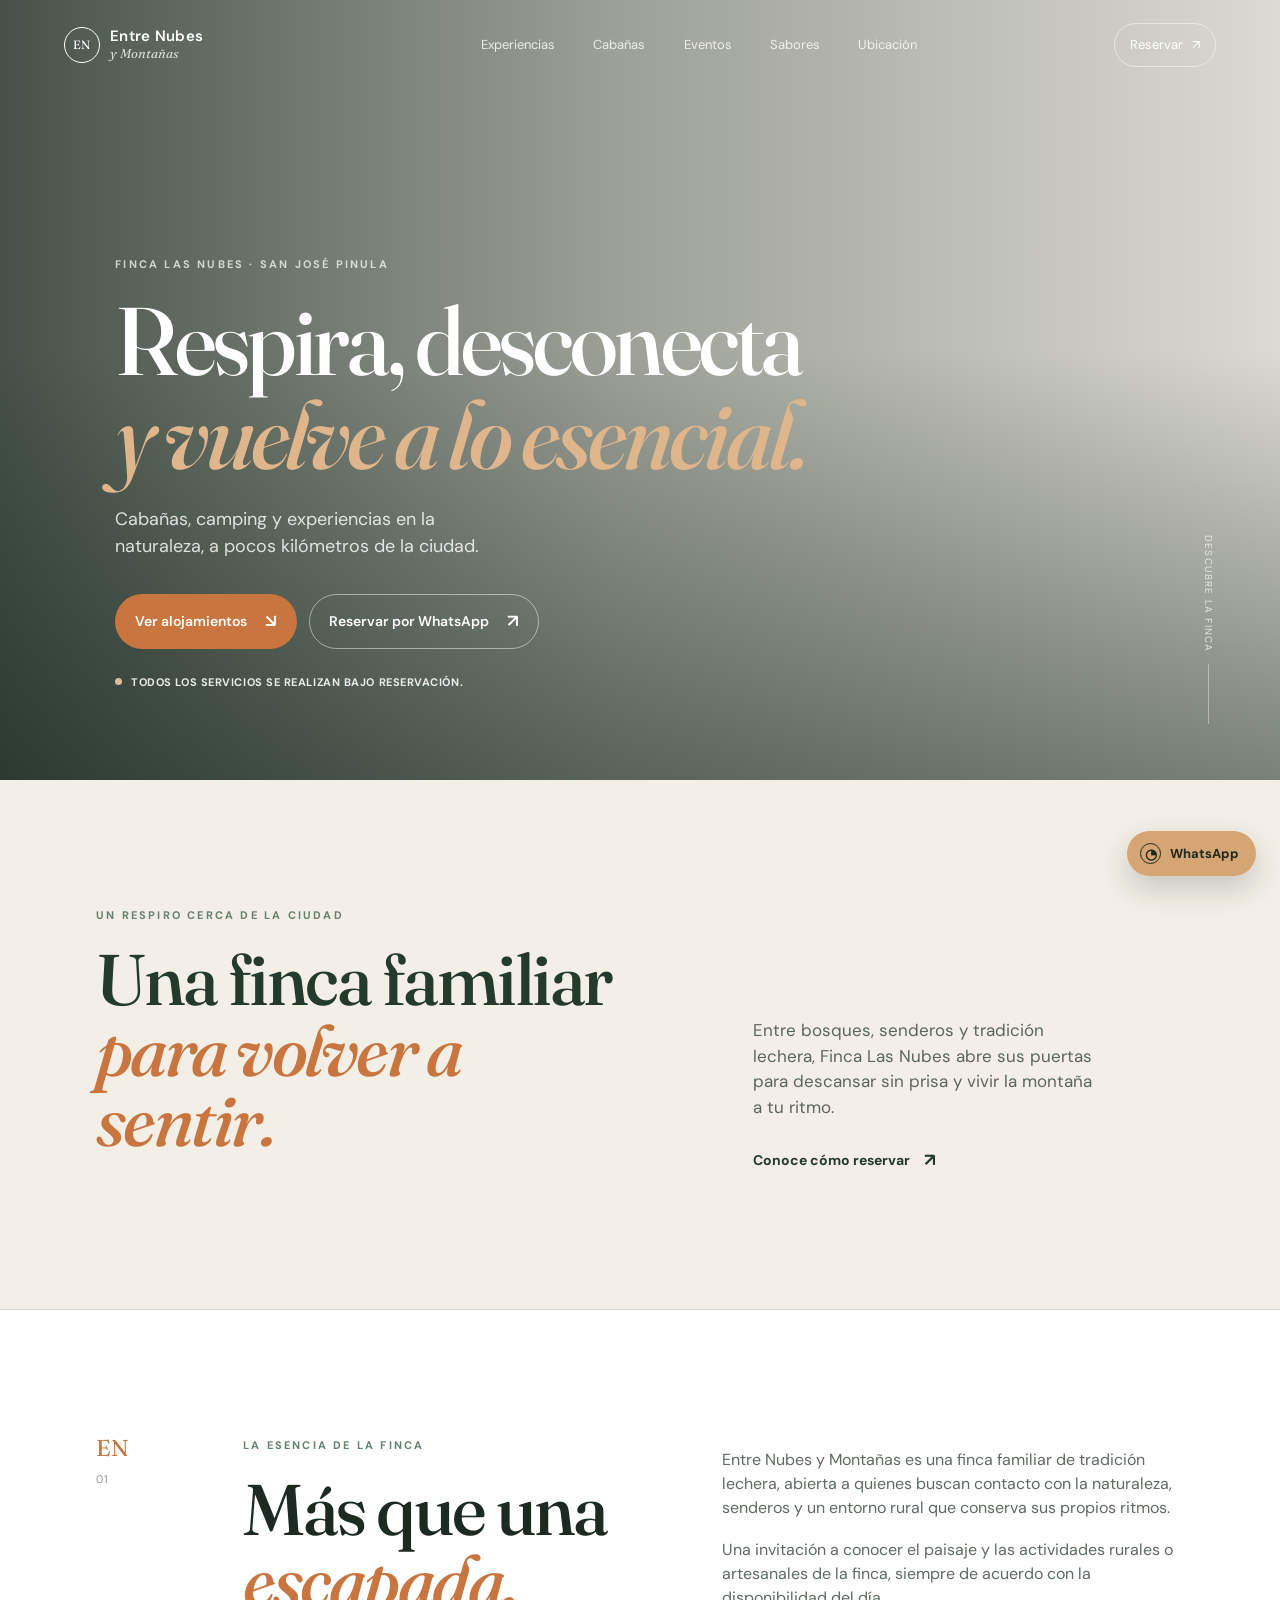
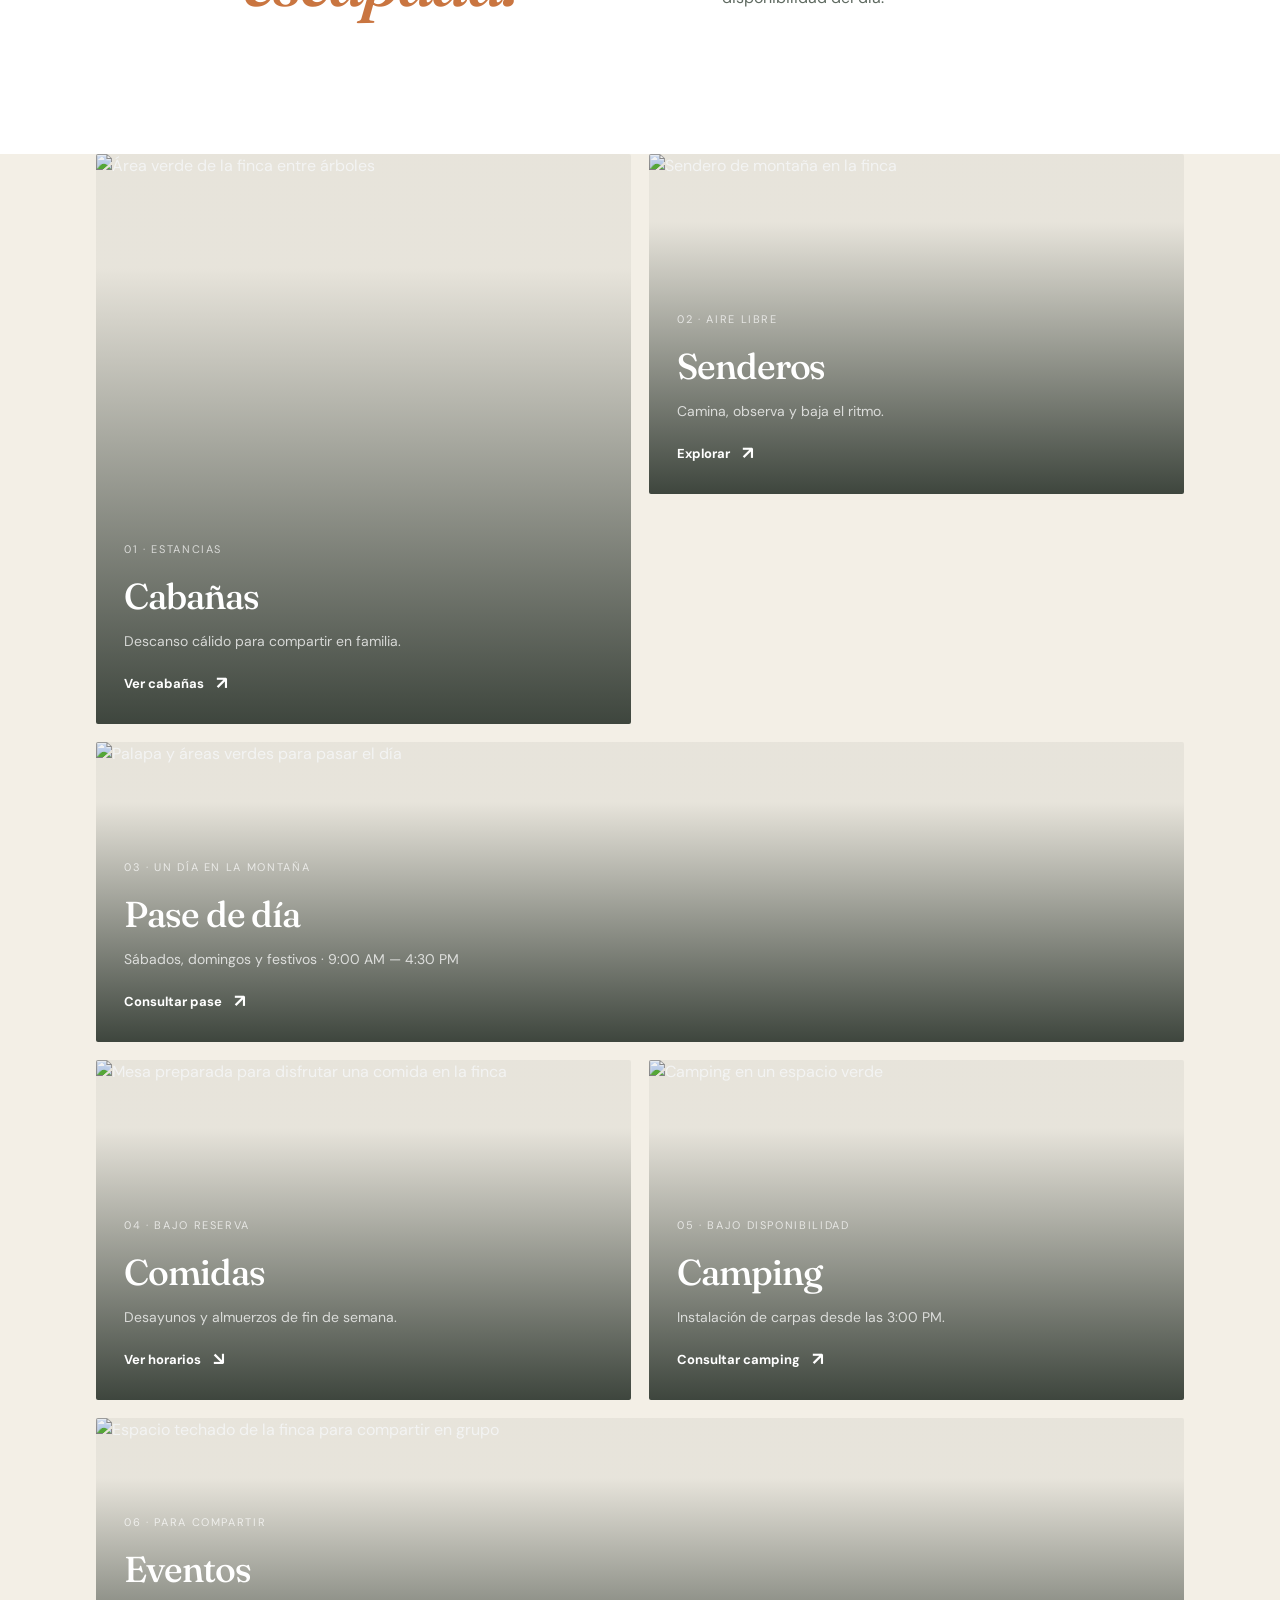
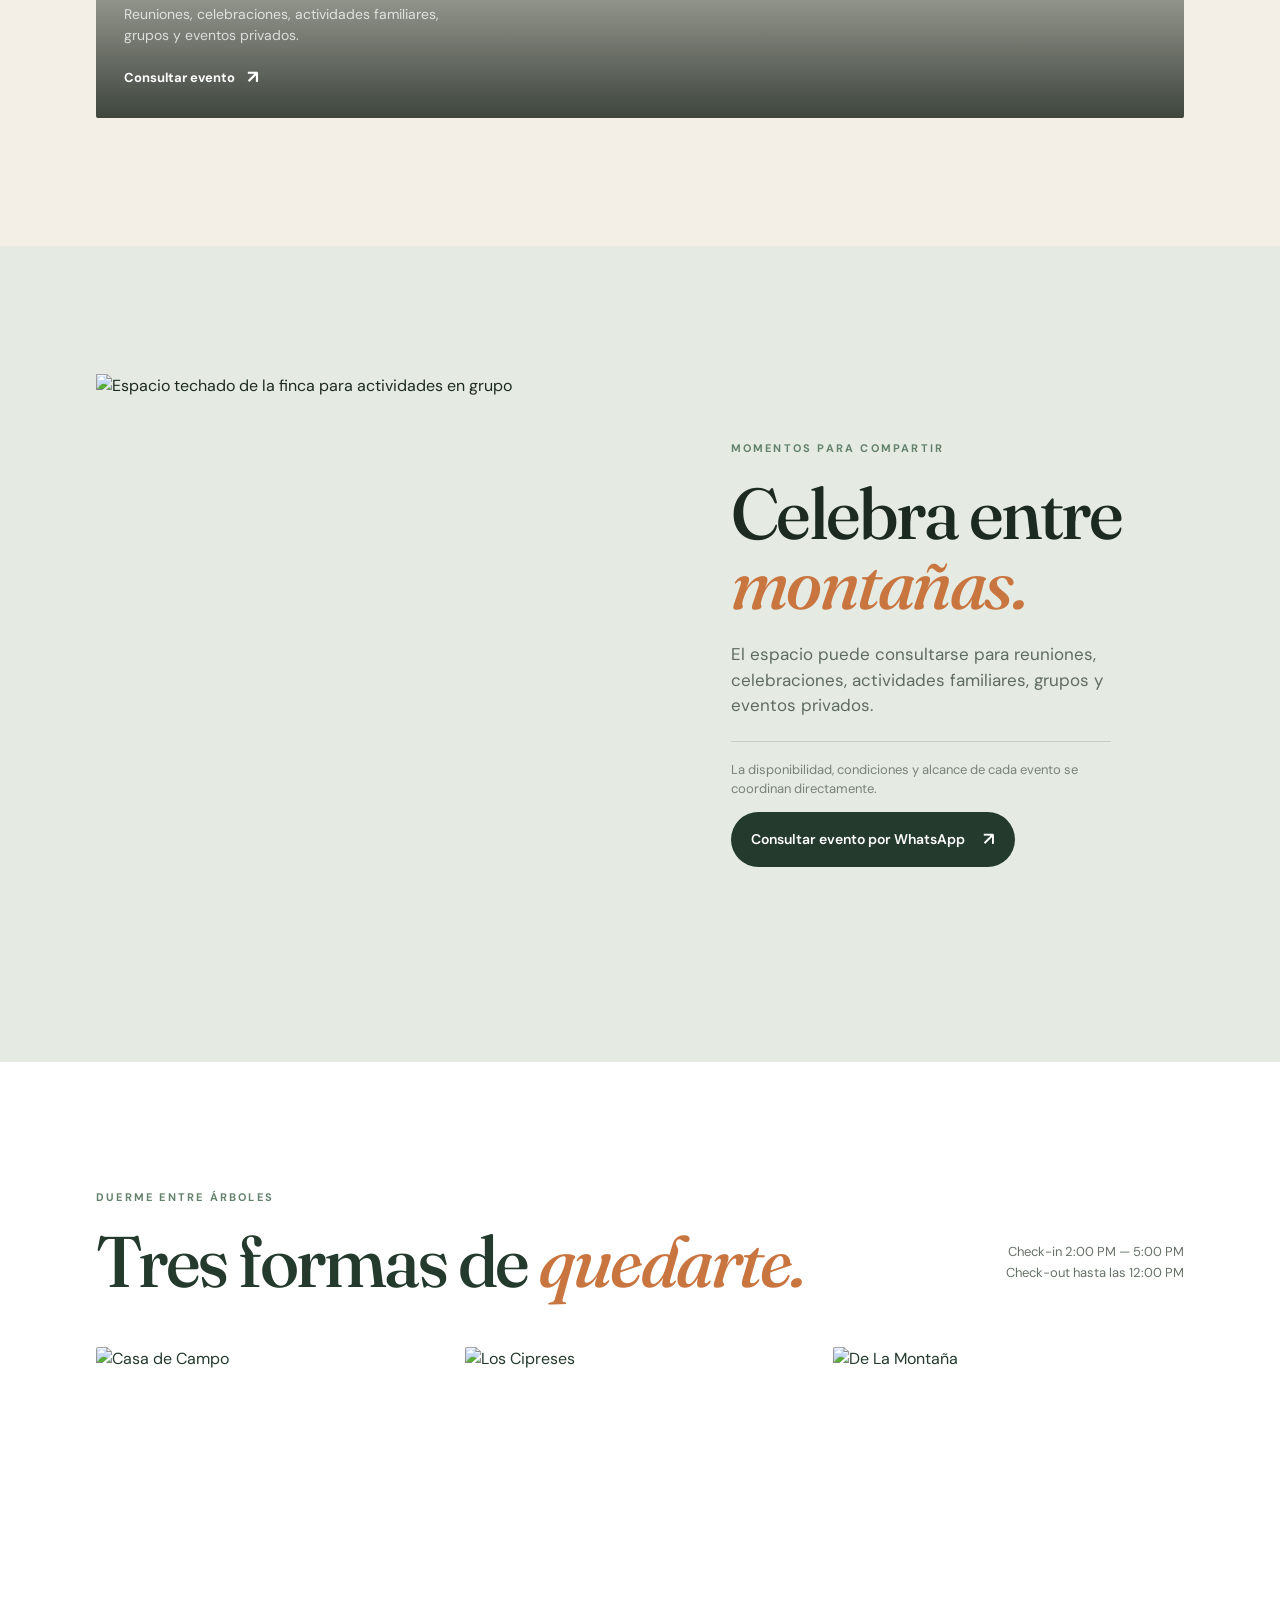
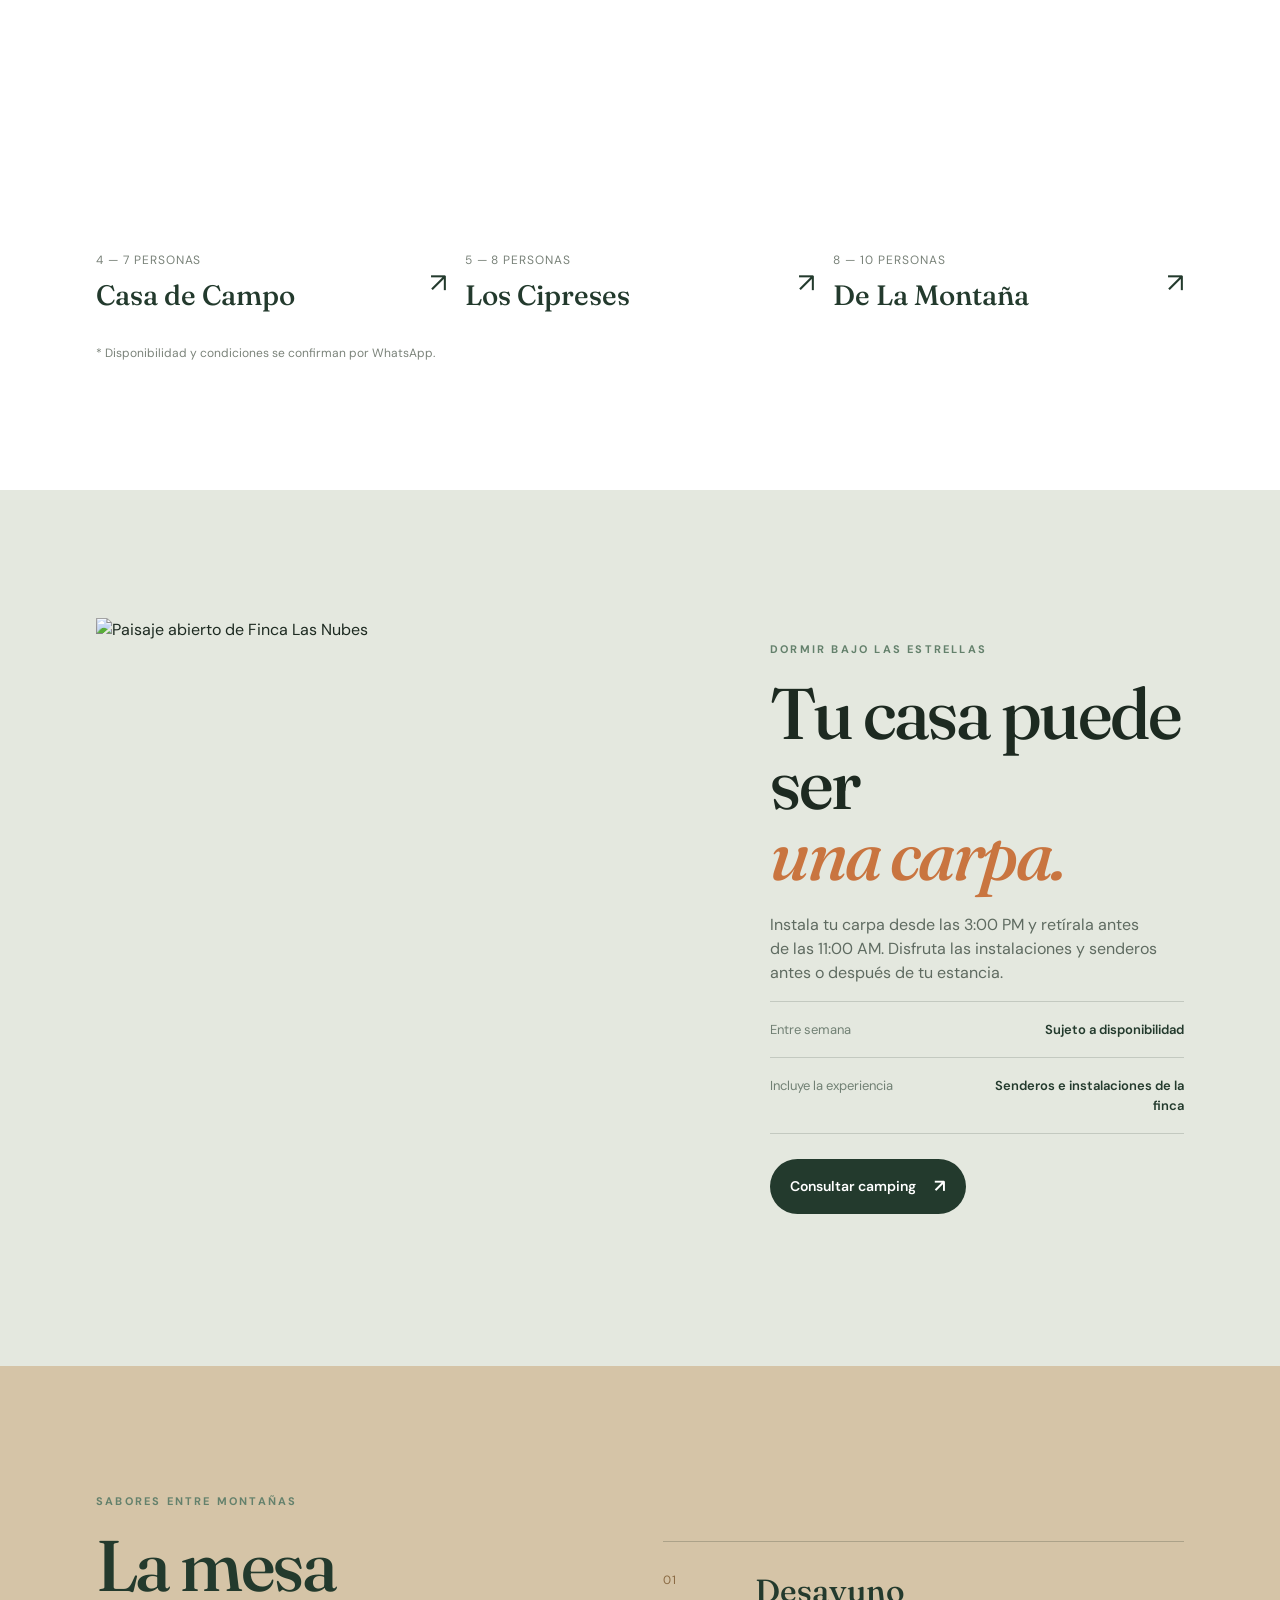
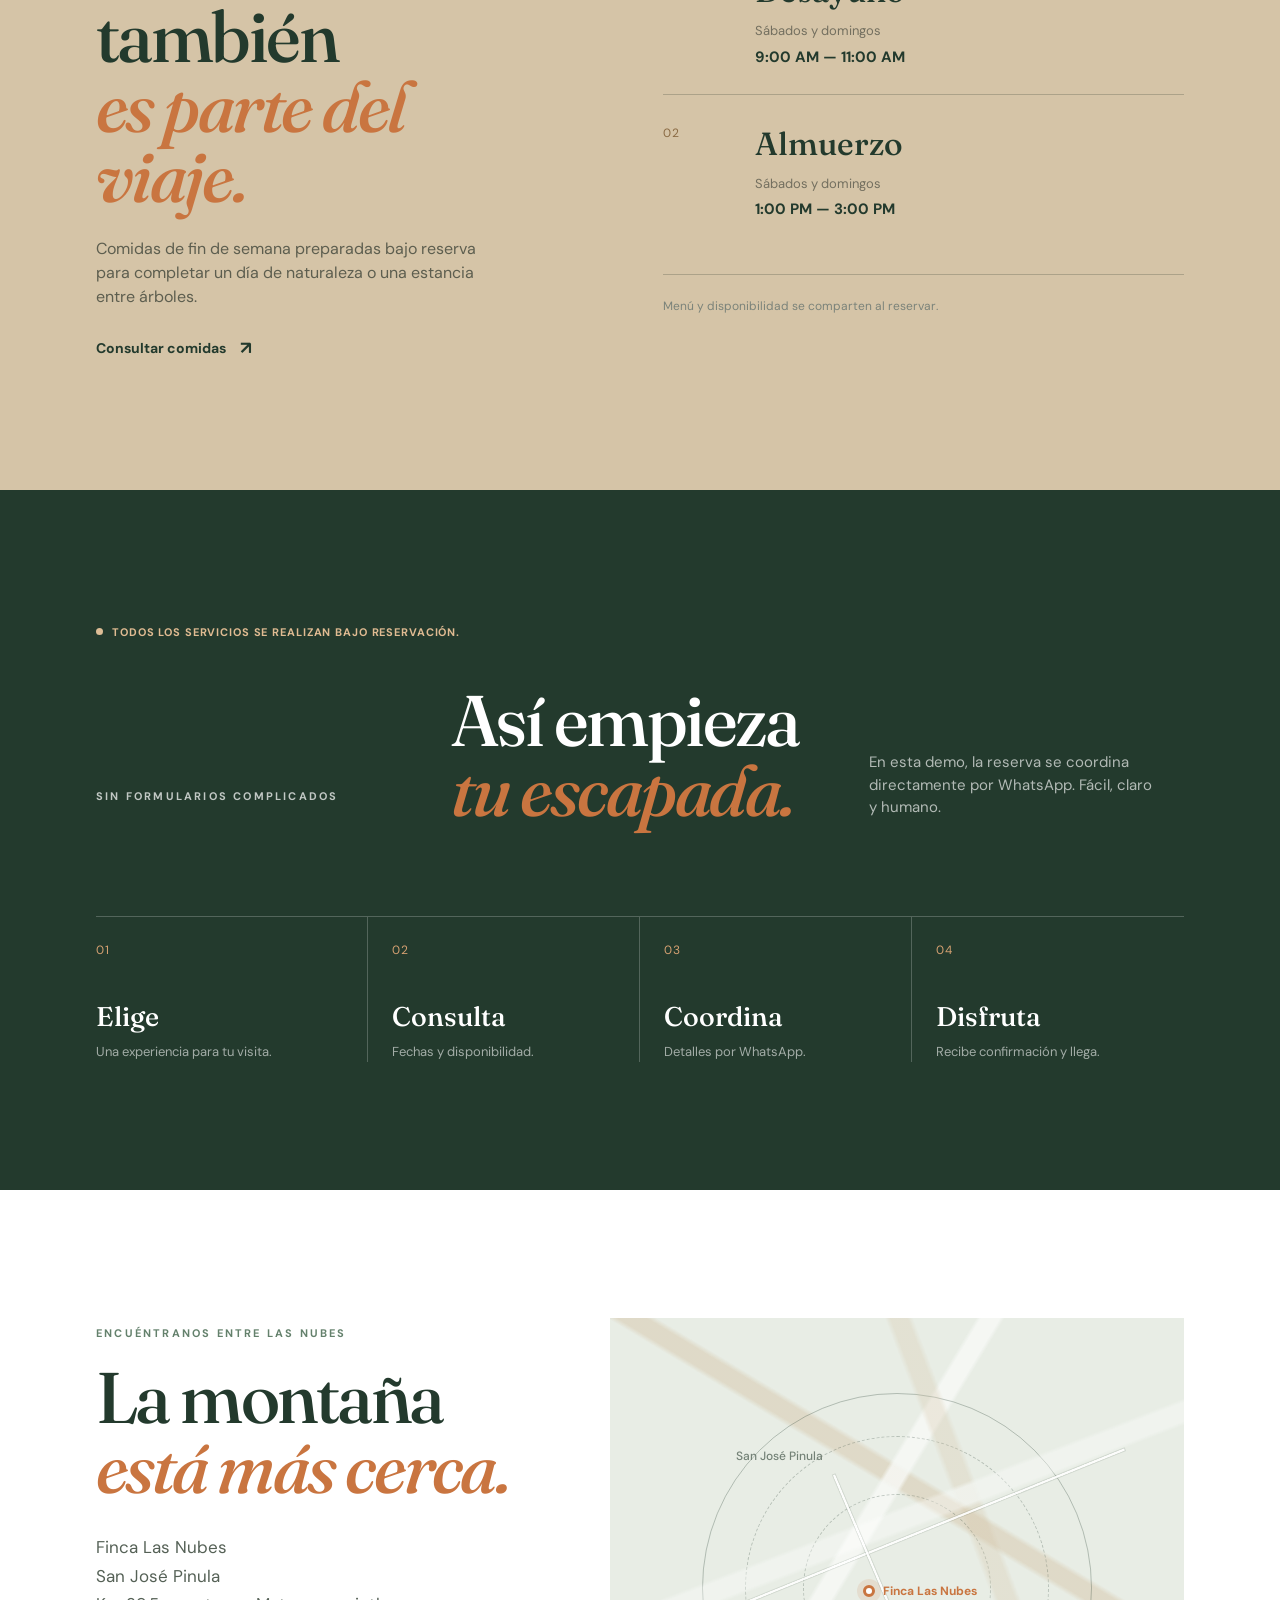
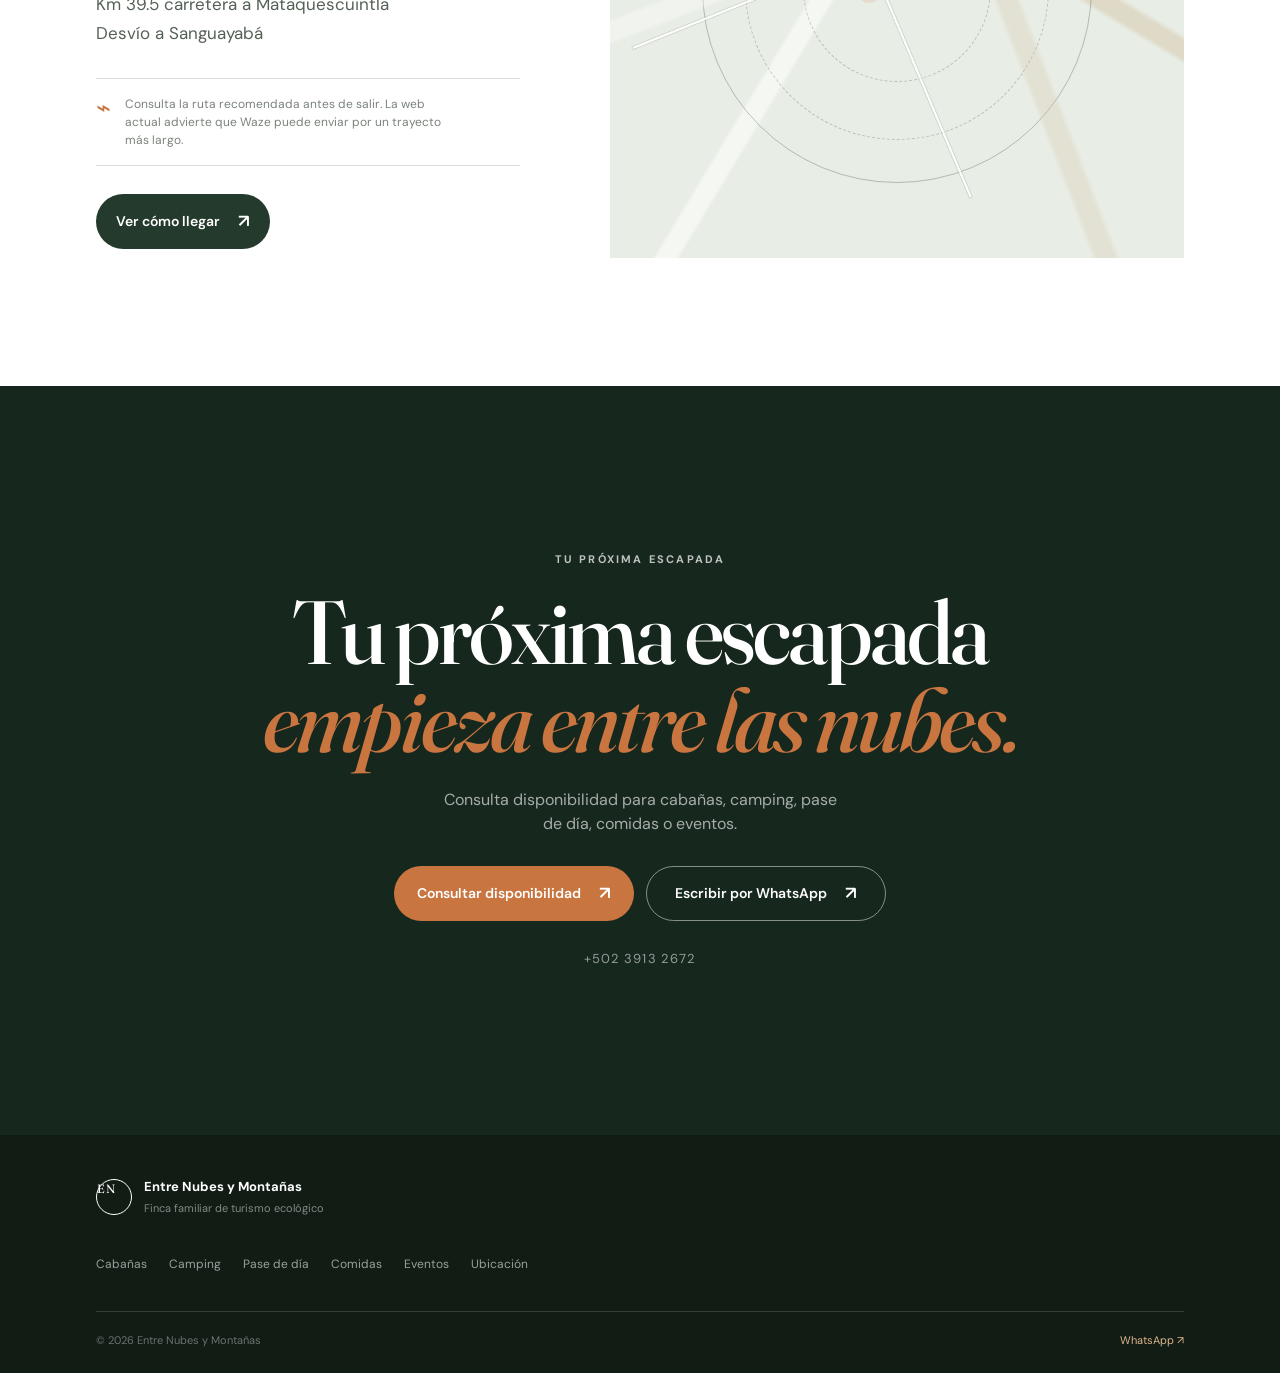
==== commit acd747b3: "Refine events and reservation experience" ====
--- a/index.html
+++ b/index.html
@@ -25,6 +25,7 @@
         <nav class="main-nav" data-nav aria-label="Navegación principal">
           <a href="#experiencias">Experiencias</a>
           <a href="#cabanas">Cabañas</a>
+          <a href="#eventos">Eventos</a>
           <a href="#sabores">Sabores</a>
           <a href="#ubicacion">Ubicación</a>
         </nav>
@@ -47,7 +48,7 @@
               <a class="button button-accent" href="#cabanas">Ver alojamientos <span aria-hidden="true">↘</span></a>
               <a class="button button-ghost" data-whatsapp="general" href="#contacto">Reservar por WhatsApp <span aria-hidden="true">↗</span></a>
             </div>
-            <div class="hero-note"><span class="dot"></span> Todos los servicios bajo reservación</div>
+            <div class="hero-note hero-reservation"><span class="dot"></span> TODOS LOS SERVICIOS SE REALIZAN BAJO RESERVACIÓN.</div>
           </div>
           <a class="scroll-cue" href="#experiencias" aria-label="Desplazar hacia experiencias"><span>Descubre la finca</span><span class="scroll-line"></span></a>
         </section>
@@ -63,6 +64,18 @@
           </div>
         </section>
 
+        <section class="editorial-story section-pad">
+          <div class="editorial-story-mark reveal">EN<br /><span>01</span></div>
+          <div class="editorial-story-copy reveal">
+            <p class="eyebrow">La esencia de la finca</p>
+            <h2>Más que una<br /><em>escapada.</em></h2>
+          </div>
+          <div class="editorial-story-text reveal">
+            <p>Entre Nubes y Montañas es una finca familiar de tradición lechera, abierta a quienes buscan contacto con la naturaleza, senderos y un entorno rural que conserva sus propios ritmos.</p>
+            <p>Una invitación a conocer el paisaje y las actividades rurales o artesanales de la finca, siempre de acuerdo con la disponibilidad del día.</p>
+          </div>
+        </section>
+
         <section class="experience-grid section-pad section-pad-topless">
           <article class="experience-card experience-card-tall reveal">
             <img src="https://assets.zyrosite.com/cdn-cgi/image/format=auto,w=1440,h=1475,fit=crop/AzGrjDKpgxuO8BNP/img-20221020-wa0005-AGBGMvWnbJFLNqqW.jpg" alt="Área verde de la finca entre árboles" />
@@ -114,6 +127,27 @@
               <a class="card-link" data-whatsapp="camping" href="#contacto">Consultar camping <span>↗</span></a>
             </div>
           </article>
+          <article class="experience-card experience-card-wide reveal">
+            <img src="https://assets.zyrosite.com/cdn-cgi/image/format=auto,w=1440,h=1478,fit=crop/AzGrjDKpgxuO8BNP/palapa-AoPe6e9erLsgJ2bQ.jpg" alt="Espacio techado de la finca para compartir en grupo" />
+            <div class="experience-overlay"></div>
+            <div class="card-content light-card">
+              <span class="card-kicker">06 · Para compartir</span>
+              <h3>Eventos</h3>
+              <p>Reuniones, celebraciones, actividades familiares, grupos y eventos privados.</p>
+              <a class="card-link" data-whatsapp="eventos" href="#contacto">Consultar evento <span>↗</span></a>
+            </div>
+          </article>
+        </section>
+
+        <section class="events-feature section-pad" id="eventos">
+          <div class="events-image reveal"><img src="https://assets.zyrosite.com/cdn-cgi/image/format=auto,w=1440,h=1478,fit=crop/AzGrjDKpgxuO8BNP/palapa-AoPe6e9erLsgJ2bQ.jpg" alt="Espacio techado de la finca para actividades en grupo" /></div>
+          <div class="events-copy reveal">
+            <p class="eyebrow">Momentos para compartir</p>
+            <h2>Celebra entre<br /><em>montañas.</em></h2>
+            <p>El espacio puede consultarse para reuniones, celebraciones, actividades familiares, grupos y eventos privados.</p>
+            <p class="events-note">La disponibilidad, condiciones y alcance de cada evento se coordinan directamente.</p>
+            <a class="button button-dark" data-whatsapp="eventos" href="#contacto">Consultar evento por WhatsApp <span>↗</span></a>
+          </div>
         </section>
 
         <section class="cabins section-pad" id="cabanas">
@@ -171,6 +205,7 @@
         </section>
 
         <section class="reservation section-pad" id="reserva">
+          <div class="reservation-banner reveal"><span class="dot"></span> TODOS LOS SERVICIOS SE REALIZAN BAJO RESERVACIÓN.</div>
           <div class="reservation-head reveal"><p class="eyebrow light">Sin formularios complicados</p><h2>Así empieza<br /><em>tu escapada.</em></h2><p>En esta demo, la reserva se coordina directamente por WhatsApp. Fácil, claro y humano.</p></div>
           <div class="steps">
             <div class="step reveal"><span>01</span><h3>Elige</h3><p>Una experiencia para tu visita.</p></div>
@@ -189,22 +224,22 @@
             <a class="button button-dark" href="https://www.google.com/maps/search/?api=1&query=Finca+Las+Nubes+San+Jose+Pinula" target="_blank" rel="noreferrer">Ver cómo llegar <span>↗</span></a>
           </div>
           <div class="map-art reveal" aria-label="Mapa ilustrativo de la ubicación">
-            <div class="map-rings"></div><div class="map-road road-one"></div><div class="map-road road-two"></div><div class="map-label label-finca"><span class="pin"></span> Finca Las Nubes</div><div class="map-label label-city">San José Pinula</div><div class="map-coords">14°33' N<br />90°24' O</div>
+            <div class="map-rings"></div><div class="map-road road-one"></div><div class="map-road road-two"></div><div class="map-label label-finca"><span class="pin"></span> Finca Las Nubes</div><div class="map-label label-city">San José Pinula</div>
           </div>
         </section>
 
         <section class="final-cta section-pad" id="contacto">
           <p class="eyebrow light">Tu próxima escapada</p>
-          <h2>Empieza con un<br /><em>“hola”.</em></h2>
-          <p>Cuéntanos qué experiencia te gustaría vivir y te ayudamos a revisar disponibilidad.</p>
-          <a class="button button-accent button-large" data-whatsapp="general" href="#contacto">Escribir por WhatsApp <span>↗</span></a>
+          <h2>Tu próxima escapada<br /><em>empieza entre las nubes.</em></h2>
+          <p>Consulta disponibilidad para cabañas, camping, pase de día, comidas o eventos.</p>
+          <div class="final-actions"><a class="button button-accent button-large" data-whatsapp="general" href="#contacto">Consultar disponibilidad <span>↗</span></a><a class="button button-ghost button-large" data-whatsapp="general" href="#contacto">Escribir por WhatsApp <span>↗</span></a></div>
           <p class="phone">+502 3913 2672</p>
         </section>
       </main>
 
       <footer class="site-footer">
         <div class="footer-brand"><span class="brand-mark">EN</span><div><strong>Entre Nubes y Montañas</strong><span>Finca familiar de turismo ecológico</span></div></div>
-        <div class="footer-links"><a href="#cabanas">Cabañas</a><a href="#naturaleza">Camping</a><a href="#experiencias">Pase de día</a><a href="#sabores">Comidas</a><a href="#ubicacion">Ubicación</a></div>
+        <div class="footer-links"><a href="#cabanas">Cabañas</a><a href="#naturaleza">Camping</a><a href="#experiencias">Pase de día</a><a href="#sabores">Comidas</a><a href="#eventos">Eventos</a><a href="#ubicacion">Ubicación</a></div>
         <div class="footer-bottom"><span>© 2026 Entre Nubes y Montañas</span><a data-whatsapp="general" href="#contacto">WhatsApp ↗</a></div>
       </footer>
     </div>
@@ -216,7 +251,7 @@
       <div class="modal-panel" role="dialog" aria-modal="true" aria-labelledby="modal-title">
         <button class="modal-close" data-modal-close aria-label="Cerrar detalle">×</button>
         <div class="modal-media"><img data-modal-image src="" alt="" /><span class="modal-stamp">Entre Nubes<br /><em>y Montañas</em></span></div>
-        <div class="modal-content"><p class="eyebrow" data-modal-kicker></p><h2 id="modal-title" data-modal-title></h2><p class="modal-capacity" data-modal-capacity></p><p data-modal-description></p><div class="modal-facts"><div><span>Check-in</span><strong>2:00 PM — 5:00 PM</strong></div><div><span>Check-out</span><strong>Hasta las 12:00 PM</strong></div></div><p class="micro-note">Disponibilidad y condiciones se confirman por WhatsApp.</p><a class="button button-dark" data-modal-whatsapp href="#contacto">Consultar disponibilidad <span>↗</span></a></div>
+        <div class="modal-content"><p class="eyebrow" data-modal-kicker></p><h2 id="modal-title" data-modal-title></h2><p class="modal-capacity" data-modal-capacity></p><p data-modal-description></p><div class="modal-facts"><div><span>Check-in</span><strong>2:00 PM — 5:00 PM</strong></div><div><span>Check-out</span><strong>Hasta las 12:00 PM</strong></div></div><p class="micro-note">Disponibilidad y condiciones se confirman por WhatsApp.</p><a class="button button-dark" data-modal-whatsapp href="#contacto">Consultar esta cabaña <span>↗</span></a></div>
       </div>
     </div>
 
--- a/styles.css
+++ b/styles.css
@@ -59,6 +59,7 @@
 .button-dark { background: var(--forest); color: #fff; }
 .button-dark:hover { background: var(--forest-deep); }
 .hero-note { display: flex; align-items: center; gap: 9px; margin-top: 25px; color: rgba(255,255,255,.75); font-size: 12px; }
+.hero-reservation { max-width: 390px; color: rgba(255,255,255,.88); font-size: 11px; font-weight: 700; letter-spacing: .05em; }
 .dot { width: 7px; height: 7px; border-radius: 50%; background: #ddbd96; }
 .scroll-cue { position: absolute; right: clamp(22px, 5vw, 76px); bottom: 56px; display: flex; align-items: center; gap: 12px; color: rgba(255,255,255,.72); font-size: 10px; letter-spacing: .12em; text-transform: uppercase; writing-mode: vertical-rl; }
 .scroll-line { width: 1px; height: 60px; background: rgba(255,255,255,.4); }
@@ -71,6 +72,13 @@
 .text-link { display: inline-flex; align-items: center; gap: 14px; margin-top: 10px; color: var(--forest); font-size: 14px; font-weight: 700; }
 .text-link span, .card-link span, .button span { font-size: 18px; }
 .text-link:hover { color: var(--warm); transform: translateX(3px); }
+
+.editorial-story { display: grid; grid-template-columns: .18fr .9fr 1fr; gap: clamp(22px, 5vw, 75px); align-items: start; background: #fff; border-top: 1px solid var(--line); }
+.editorial-story-mark { color: var(--warm); font-family: var(--serif); font-size: 23px; line-height: .9; }
+.editorial-story-mark span { display: inline-block; margin-top: 16px; color: #89968b; font-family: var(--sans); font-size: 11px; letter-spacing: .1em; }
+.editorial-story-copy h2 { margin-bottom: 0; }
+.editorial-story-text { max-width: 460px; padding-top: 10px; color: #5f6a61; font-size: 16px; }
+.editorial-story-text p + p { margin-top: 18px; }
 
 .experience-grid { display: grid; grid-template-columns: repeat(2, 1fr); gap: 18px; background: var(--cream); }
 .experience-card { position: relative; min-height: 340px; overflow: hidden; border-radius: 2px; color: #fff; }
@@ -103,6 +111,14 @@
 .cabin-card:hover .cabin-arrow { color: var(--warm); transform: translate(3px, -3px); }
 .micro-note { margin: 28px 0 0; color: #7b837a; font-size: 12px; }
 
+.events-feature { display: grid; grid-template-columns: 1.08fr .92fr; gap: clamp(38px, 8vw, 125px); align-items: center; background: #e5ebe3; }
+.events-image { height: min(560px, 48vw); min-height: 360px; overflow: hidden; }
+.events-image img { object-position: center; }
+.events-copy { max-width: 470px; }
+.events-copy h2 { margin-bottom: 24px; }
+.events-copy > p:not(.eyebrow):not(.events-note) { max-width: 410px; color: #5f6b61; font-size: 17px; }
+.events-note { max-width: 380px; margin-top: 22px; padding-top: 18px; border-top: 1px solid rgba(29,42,33,.15); color: #788279; font-size: 13px; }
+
 .camping-feature { display: grid; grid-template-columns: 1.16fr .84fr; gap: clamp(38px, 8vw, 130px); align-items: center; background: var(--mist); }
 .camping-image { height: min(620px, 57vw); min-height: 390px; overflow: hidden; }
 .camping-image img { object-position: center; }
@@ -127,6 +143,7 @@
 .meal-times .micro-note { border-top: 1px solid rgba(29,42,33,.22); padding-top: 22px; }
 
 .reservation { background: var(--forest); color: #fff; }
+.reservation-banner { display: inline-flex; align-items: center; gap: 9px; margin-bottom: 45px; color: #e0bb92; font-size: 11px; font-weight: 700; letter-spacing: .08em; }
 .reservation-head { display: grid; grid-template-columns: 1fr 1.2fr 1fr; gap: 40px; align-items: end; }
 .reservation h2 { margin-bottom: 0; color: #fff; }
 .reservation-head > p:last-child { max-width: 285px; margin-bottom: 7px; color: rgba(255,255,255,.65); font-size: 15px; }
@@ -157,11 +174,11 @@
 .label-finca { top: 49%; left: 44%; display: flex; align-items: center; gap: 8px; color: var(--warm); }
 .label-city { top: 24%; left: 22%; color: #738176; font-weight: 500; }
 .pin { width: 12px; height: 12px; border: 3px solid var(--warm); border-radius: 50%; background: #fff; box-shadow: 0 0 0 6px rgba(201,117,64,.13); }
-.map-coords { position: absolute; right: 24px; bottom: 22px; color: #7e8a80; font-size: 10px; line-height: 1.5; letter-spacing: .1em; text-align: right; }
 
 .final-cta { display: flex; flex-direction: column; align-items: center; padding-top: clamp(100px, 13vw, 180px); padding-bottom: clamp(100px, 13vw, 180px); background: var(--forest-deep); color: #fff; text-align: center; }
 .final-cta h2 { margin-bottom: 24px; color: #fff; font-size: clamp(3.4rem, 7vw, 7rem); }
 .final-cta > p:not(.eyebrow):not(.phone) { max-width: 410px; margin-bottom: 30px; color: rgba(255,255,255,.62); }
+.final-actions { display: flex; flex-wrap: wrap; justify-content: center; gap: 12px; }
 .button-large { min-width: 240px; }
 .phone { margin: 28px 0 0; color: rgba(255,255,255,.54); font-size: 13px; letter-spacing: .08em; }
 .site-footer { padding: 42px clamp(22px, 7.5vw, 120px) 25px; background: #111c15; color: #fff; }
@@ -211,6 +228,8 @@
   .hero-image { background-position: 63% center; }
   .scroll-cue { display: none; }
   .intro, .camping-feature, .flavor, .location { grid-template-columns: 1fr; gap: 42px; }
+  .editorial-story { grid-template-columns: 1fr; gap: 20px; }
+  .editorial-story-mark { display: none; }
   .intro-copy { max-width: 510px; }
   .section-heading { align-items: start; flex-direction: column; margin-bottom: 36px; }
   .section-note { text-align: left; }
@@ -219,6 +238,8 @@
   .experience-grid { gap: 12px; }
   .experience-card-tall { min-height: 480px; }
   .camping-image { height: min(100vw, 520px); min-height: 320px; }
+  .events-feature { grid-template-columns: 1fr; gap: 28px; }
+  .events-image { height: min(86vw, 470px); min-height: 300px; }
   .reservation-head { grid-template-columns: 1fr; gap: 8px; }
   .reservation-head > p:last-child { margin-top: 10px; }
   .steps { grid-template-columns: 1fr 1fr; margin-top: 60px; }
@@ -231,15 +252,16 @@
 }
 
 @media (max-width: 560px) {
-  .hero h1 { font-size: clamp(3.6rem, 16vw, 5.5rem); }
+  .hero { min-height: 670px; padding: 128px 22px 54px; }
+  .hero h1 { font-size: clamp(3rem, 14vw, 5rem); }
   .hero-copy { font-size: 16px; }
   .hero-actions { align-items: stretch; flex-direction: column; max-width: 300px; }
   .button { width: 100%; }
   h2 { font-size: clamp(3rem, 14vw, 4.5rem); }
   .experience-grid { display: block; }
-  .experience-card, .experience-card-tall, .experience-card-wide { min-height: 360px; margin-bottom: 12px; }
+  .experience-card, .experience-card-tall, .experience-card-wide { min-height: 330px; margin-bottom: 12px; }
   .card-content h3 { font-size: 34px; }
-  .section-pad { padding-top: 82px; padding-bottom: 82px; }
+  .section-pad { padding-top: 72px; padding-bottom: 72px; }
   .flavor-copy { max-width: 100%; }
   .meal-block { grid-template-columns: 38px 1fr; gap: 12px; }
   .reservation .section-pad { padding-left: 22px; padding-right: 22px; }
@@ -253,6 +275,9 @@
   .modal-content h2 { font-size: 3.1rem; }
   .modal-content .button { width: 100%; }
   .floating-whatsapp { right: 14px; bottom: 14px; }
+  .reservation-banner { margin-bottom: 32px; font-size: 10px; line-height: 1.45; }
+  .final-actions { width: min(100%, 320px); align-items: stretch; flex-direction: column; }
+  .final-actions .button { width: 100%; }
   .footer-bottom { align-items: start; flex-direction: column; }
 }
 
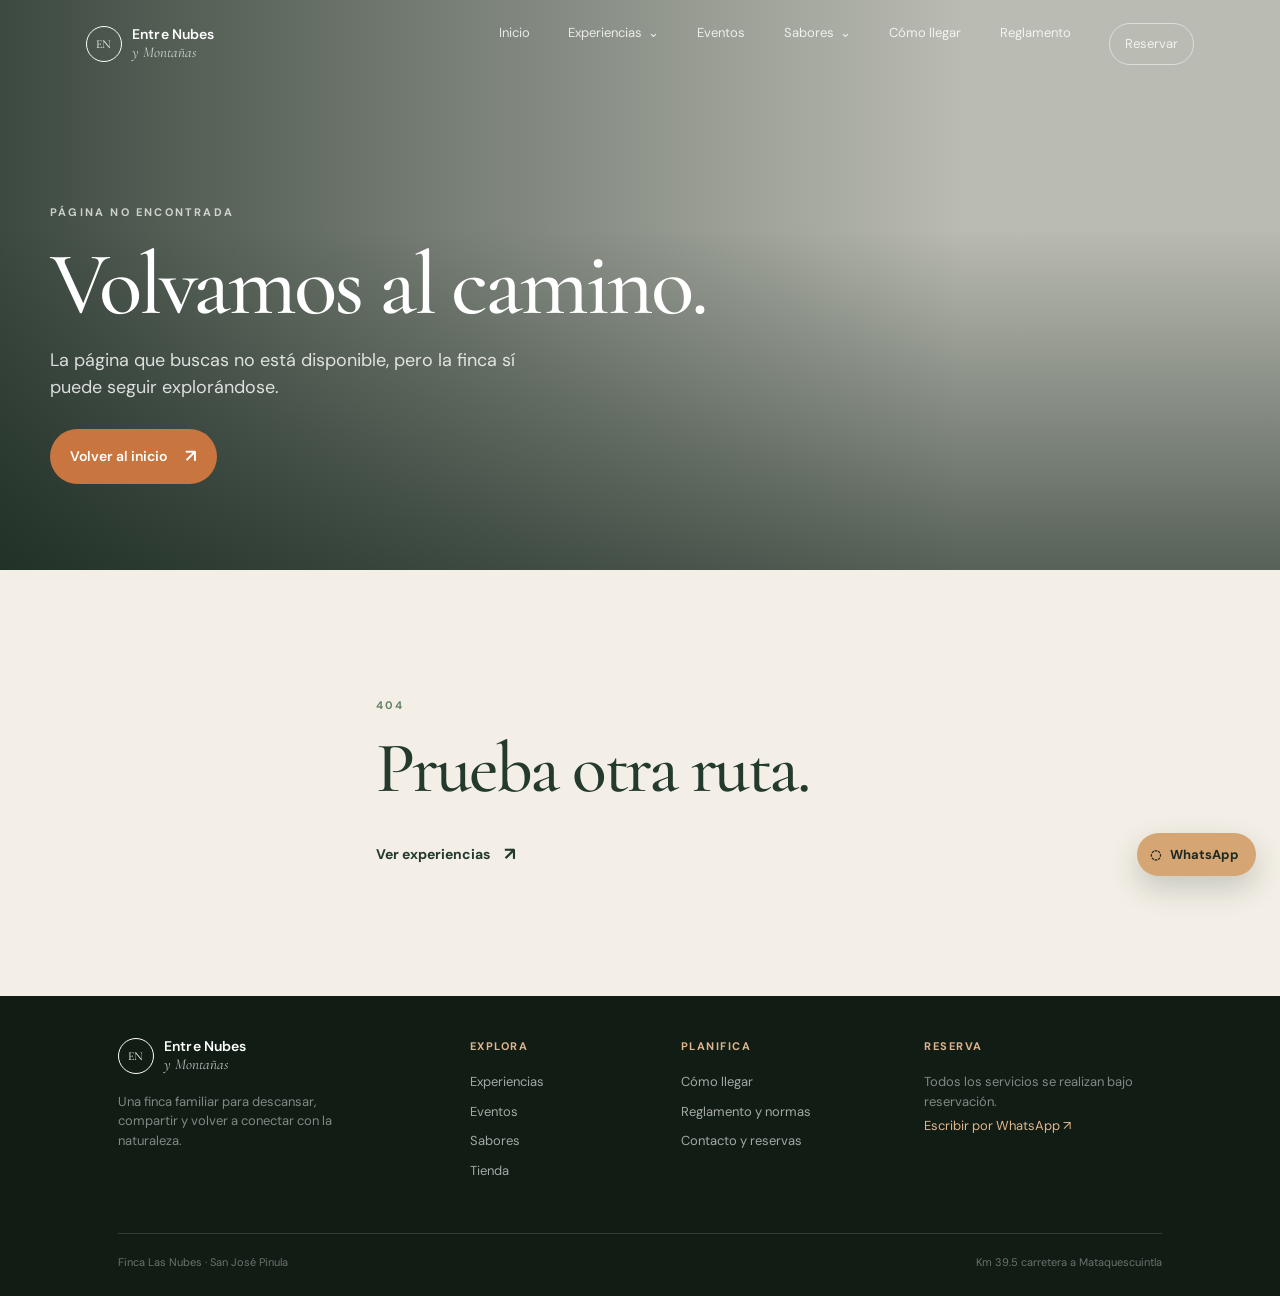
==== commit e2fad425: "Convert demo into multipage experience site" ====
--- a/index.html
+++ b/index.html
@@ -1,260 +1,86 @@
 <!doctype html>
 <html lang="es">
-  <head>
-    <meta charset="UTF-8" />
-    <meta name="viewport" content="width=device-width, initial-scale=1.0" />
-    <meta name="theme-color" content="#233a2d" />
-    <meta name="description" content="Cabañas, camping y experiencias en la naturaleza en Finca Las Nubes, San José Pinula." />
-    <title>Entre Nubes y Montañas · Finca Las Nubes</title>
-    <link rel="preconnect" href="https://fonts.googleapis.com" />
-    <link rel="preconnect" href="https://fonts.gstatic.com" crossorigin />
-    <link href="https://fonts.googleapis.com/css2?family=DM+Sans:wght@400;500;600;700&family=Fraunces:opsz,wght@9..144,500;9..144,600&display=swap" rel="stylesheet" />
-    <link rel="stylesheet" href="styles.css" />
-  </head>
-  <body>
-    <div class="site-shell">
-      <header class="site-header" data-header>
-        <a class="brand" href="#inicio" aria-label="Entre Nubes y Montañas, inicio">
+<head>
+  <meta charset="UTF-8" />
+  <meta name="viewport" content="width=device-width, initial-scale=1.0" />
+  <meta name="description" content="Entre Nubes y Montañas: finca familiar, cabañas, camping, actividades, sabores y eventos en San José Pinula." />
+  <title>Entre Nubes y Montañas</title>
+  <link rel="preconnect" href="https://fonts.googleapis.com" />
+  <link rel="preconnect" href="https://fonts.gstatic.com" crossorigin />
+  <link href="https://fonts.googleapis.com/css2?family=Cormorant+Garamond:wght@500;600;700&family=DM+Sans:wght@400;500;600;700&display=swap" rel="stylesheet" />
+  <link rel="stylesheet" href="/styles.css" />
+</head>
+<body>
+  <header class="site-header">
+    <div class="shell header-inner">
+      <a class="brand" href="/" aria-label="Entre Nubes y Montañas, inicio">
+        <span class="brand-mark">EN</span>
+        <span class="brand-copy"><strong>Entre Nubes</strong><em>y Montañas</em></span>
+      </a>
+      <button class="menu-toggle" type="button" aria-expanded="false" aria-controls="site-menu">Menú</button>
+      <nav class="main-nav" id="site-menu" aria-label="Navegación principal">
+        <a href="/">Inicio</a>
+        <div class="nav-dropdown">
+          <button class="dropdown-trigger" type="button" aria-expanded="false">Experiencias <span aria-hidden="true">⌄</span></button>
+          <div class="dropdown-panel">
+            <a href="/experiencias">Todas las experiencias</a>
+            <a href="/cabanas">Cabañas</a>
+            <a href="/camping">Camping</a>
+            <a href="/pase-de-dia">Pase de día</a>
+            <a href="/actividades">Actividades</a>
+          </div>
+        </div>
+        <a href="/eventos">Eventos</a>
+        <div class="nav-dropdown">
+          <button class="dropdown-trigger" type="button" aria-expanded="false">Sabores <span aria-hidden="true">⌄</span></button>
+          <div class="dropdown-panel">
+            <a href="/sabores">Sabores de la finca</a>
+            <a href="/desayunos-almuerzos">Desayunos y almuerzos</a>
+            <a href="/lacteos-artesanales">Lácteos artesanales</a>
+            <a href="/tienda">Tienda</a>
+          </div>
+        </div>
+        <a href="/como-llegar">Cómo llegar</a>
+        <a href="/reglamento">Reglamento</a>
+        <a class="nav-cta" href="/contacto">Reservar</a>
+      </nav>
+    </div>
+  </header>
+
+  <main id="app"></main>
+
+  <footer class="site-footer">
+    <div class="shell footer-grid">
+      <div>
+        <a class="brand brand-footer" href="/" aria-label="Volver al inicio">
           <span class="brand-mark">EN</span>
-          <span>
-            <span class="brand-name">Entre Nubes</span>
-            <span class="brand-sub">y Montañas</span>
-          </span>
+          <span class="brand-copy"><strong>Entre Nubes</strong><em>y Montañas</em></span>
         </a>
-
-        <nav class="main-nav" data-nav aria-label="Navegación principal">
-          <a href="#experiencias">Experiencias</a>
-          <a href="#cabanas">Cabañas</a>
-          <a href="#eventos">Eventos</a>
-          <a href="#sabores">Sabores</a>
-          <a href="#ubicacion">Ubicación</a>
-        </nav>
-
-        <a class="header-cta" href="#contacto">Reservar <span aria-hidden="true">↗</span></a>
-        <button class="menu-toggle" data-menu-toggle aria-label="Abrir menú" aria-expanded="false">
-          <span></span><span></span>
-        </button>
-      </header>
-
-      <main>
-        <section class="hero" id="inicio">
-          <div class="hero-image" role="img" aria-label="Paisaje verde entre nubes y montañas"></div>
-          <div class="hero-shade"></div>
-          <div class="hero-content">
-            <p class="eyebrow light">Finca Las Nubes · San José Pinula</p>
-            <h1>Respira, desconecta<br /><em>y vuelve a lo esencial.</em></h1>
-            <p class="hero-copy">Cabañas, camping y experiencias en la naturaleza, a pocos kilómetros de la ciudad.</p>
-            <div class="hero-actions">
-              <a class="button button-accent" href="#cabanas">Ver alojamientos <span aria-hidden="true">↘</span></a>
-              <a class="button button-ghost" data-whatsapp="general" href="#contacto">Reservar por WhatsApp <span aria-hidden="true">↗</span></a>
-            </div>
-            <div class="hero-note hero-reservation"><span class="dot"></span> TODOS LOS SERVICIOS SE REALIZAN BAJO RESERVACIÓN.</div>
-          </div>
-          <a class="scroll-cue" href="#experiencias" aria-label="Desplazar hacia experiencias"><span>Descubre la finca</span><span class="scroll-line"></span></a>
-        </section>
-
-        <section class="intro section-pad" id="experiencias">
-          <div class="section-intro reveal">
-            <p class="eyebrow">Un respiro cerca de la ciudad</p>
-            <h2>Una finca familiar<br /><em>para volver a sentir.</em></h2>
-          </div>
-          <div class="intro-copy reveal">
-            <p>Entre bosques, senderos y tradición lechera, Finca Las Nubes abre sus puertas para descansar sin prisa y vivir la montaña a tu ritmo.</p>
-            <a class="text-link" href="#reserva">Conoce cómo reservar <span>↗</span></a>
-          </div>
-        </section>
-
-        <section class="editorial-story section-pad">
-          <div class="editorial-story-mark reveal">EN<br /><span>01</span></div>
-          <div class="editorial-story-copy reveal">
-            <p class="eyebrow">La esencia de la finca</p>
-            <h2>Más que una<br /><em>escapada.</em></h2>
-          </div>
-          <div class="editorial-story-text reveal">
-            <p>Entre Nubes y Montañas es una finca familiar de tradición lechera, abierta a quienes buscan contacto con la naturaleza, senderos y un entorno rural que conserva sus propios ritmos.</p>
-            <p>Una invitación a conocer el paisaje y las actividades rurales o artesanales de la finca, siempre de acuerdo con la disponibilidad del día.</p>
-          </div>
-        </section>
-
-        <section class="experience-grid section-pad section-pad-topless">
-          <article class="experience-card experience-card-tall reveal">
-            <img src="https://assets.zyrosite.com/cdn-cgi/image/format=auto,w=1440,h=1475,fit=crop/AzGrjDKpgxuO8BNP/img-20221020-wa0005-AGBGMvWnbJFLNqqW.jpg" alt="Área verde de la finca entre árboles" />
-            <div class="experience-overlay"></div>
-            <div class="card-content light-card">
-              <span class="card-kicker">01 · Estancias</span>
-              <h3>Cabañas</h3>
-              <p>Descanso cálido para compartir en familia.</p>
-              <a class="card-link" href="#cabanas">Ver cabañas <span>↗</span></a>
-            </div>
-          </article>
-          <article class="experience-card reveal">
-            <img src="https://assets.zyrosite.com/cdn-cgi/image/format=auto,w=1440,h=1475,fit=crop/AzGrjDKpgxuO8BNP/senderismo-AMqnx42rW9TqgD0M.jpg" alt="Sendero de montaña en la finca" />
-            <div class="experience-overlay"></div>
-            <div class="card-content light-card">
-              <span class="card-kicker">02 · Aire libre</span>
-              <h3>Senderos</h3>
-              <p>Camina, observa y baja el ritmo.</p>
-              <a class="card-link" href="#naturaleza">Explorar <span>↗</span></a>
-            </div>
-          </article>
-          <article class="experience-card experience-card-wide reveal">
-            <img src="https://assets.zyrosite.com/cdn-cgi/image/format=auto,w=1440,h=1478,fit=crop/AzGrjDKpgxuO8BNP/palapa-AoPe6e9erLsgJ2bQ.jpg" alt="Palapa y áreas verdes para pasar el día" />
-            <div class="experience-overlay"></div>
-            <div class="card-content light-card">
-              <span class="card-kicker">03 · Un día en la montaña</span>
-              <h3>Pase de día</h3>
-              <p>Sábados, domingos y festivos · 9:00 AM — 4:30 PM</p>
-              <a class="card-link" data-whatsapp="pase" href="#contacto">Consultar pase <span>↗</span></a>
-            </div>
-          </article>
-          <article class="experience-card reveal">
-            <img src="https://assets.zyrosite.com/cdn-cgi/image/format=auto,w=1440,h=1475,fit=crop/AzGrjDKpgxuO8BNP/img-20221020-wa0003-A3Qparkne0fpO4oY.jpg" alt="Mesa preparada para disfrutar una comida en la finca" />
-            <div class="experience-overlay"></div>
-            <div class="card-content light-card">
-              <span class="card-kicker">04 · Bajo reserva</span>
-              <h3>Comidas</h3>
-              <p>Desayunos y almuerzos de fin de semana.</p>
-              <a class="card-link" href="#sabores">Ver horarios <span>↘</span></a>
-            </div>
-          </article>
-          <article class="experience-card reveal">
-            <img src="https://assets.zyrosite.com/cdn-cgi/image/format=auto,w=1440,h=1475,fit=crop/AzGrjDKpgxuO8BNP/img-20210729-wa0010-Y4L4Op0L1bCyRDDq.jpg" alt="Camping en un espacio verde" />
-            <div class="experience-overlay"></div>
-            <div class="card-content light-card">
-              <span class="card-kicker">05 · Bajo disponibilidad</span>
-              <h3>Camping</h3>
-              <p>Instalación de carpas desde las 3:00 PM.</p>
-              <a class="card-link" data-whatsapp="camping" href="#contacto">Consultar camping <span>↗</span></a>
-            </div>
-          </article>
-          <article class="experience-card experience-card-wide reveal">
-            <img src="https://assets.zyrosite.com/cdn-cgi/image/format=auto,w=1440,h=1478,fit=crop/AzGrjDKpgxuO8BNP/palapa-AoPe6e9erLsgJ2bQ.jpg" alt="Espacio techado de la finca para compartir en grupo" />
-            <div class="experience-overlay"></div>
-            <div class="card-content light-card">
-              <span class="card-kicker">06 · Para compartir</span>
-              <h3>Eventos</h3>
-              <p>Reuniones, celebraciones, actividades familiares, grupos y eventos privados.</p>
-              <a class="card-link" data-whatsapp="eventos" href="#contacto">Consultar evento <span>↗</span></a>
-            </div>
-          </article>
-        </section>
-
-        <section class="events-feature section-pad" id="eventos">
-          <div class="events-image reveal"><img src="https://assets.zyrosite.com/cdn-cgi/image/format=auto,w=1440,h=1478,fit=crop/AzGrjDKpgxuO8BNP/palapa-AoPe6e9erLsgJ2bQ.jpg" alt="Espacio techado de la finca para actividades en grupo" /></div>
-          <div class="events-copy reveal">
-            <p class="eyebrow">Momentos para compartir</p>
-            <h2>Celebra entre<br /><em>montañas.</em></h2>
-            <p>El espacio puede consultarse para reuniones, celebraciones, actividades familiares, grupos y eventos privados.</p>
-            <p class="events-note">La disponibilidad, condiciones y alcance de cada evento se coordinan directamente.</p>
-            <a class="button button-dark" data-whatsapp="eventos" href="#contacto">Consultar evento por WhatsApp <span>↗</span></a>
-          </div>
-        </section>
-
-        <section class="cabins section-pad" id="cabanas">
-          <div class="section-heading reveal">
-            <div>
-              <p class="eyebrow">Duerme entre árboles</p>
-              <h2>Tres formas de <em>quedarte.</em></h2>
-            </div>
-            <p class="section-note">Check-in 2:00 PM — 5:00 PM<br />Check-out hasta las 12:00 PM</p>
-          </div>
-          <div class="cabin-list">
-            <button class="cabin-card reveal" data-cabin="campo">
-              <span class="cabin-index">01</span>
-              <div class="cabin-image-wrap"><img src="https://assets.zyrosite.com/cdn-cgi/image/format=auto,w=1440,h=1440,fit=crop/AzGrjDKpgxuO8BNP/img-20221020-wa0004-d95pDrB29kTVOro4.jpg" alt="Casa de Campo" /></div>
-              <span class="cabin-body"><span class="cabin-capacity">4 — 7 personas</span><strong>Casa de Campo</strong><span class="cabin-arrow">↗</span></span>
-            </button>
-            <button class="cabin-card reveal" data-cabin="cipreses">
-              <span class="cabin-index">02</span>
-              <div class="cabin-image-wrap"><img src="https://assets.zyrosite.com/cdn-cgi/image/format=auto,w=1440,h=1406,fit=crop/AzGrjDKpgxuO8BNP/img-20221020-wa0005-AGBGMvWnbJFLNqqW.jpg" alt="Los Cipreses" /></div>
-              <span class="cabin-body"><span class="cabin-capacity">5 — 8 personas</span><strong>Los Cipreses</strong><span class="cabin-arrow">↗</span></span>
-            </button>
-            <button class="cabin-card reveal" data-cabin="montana">
-              <span class="cabin-index">03</span>
-              <div class="cabin-image-wrap"><img src="https://assets.zyrosite.com/cdn-cgi/image/format=auto,w=1440,h=1475,fit=crop/AzGrjDKpgxuO8BNP/inicio-AzGrjDJp84FONZKk.jpg" alt="De La Montaña" /></div>
-              <span class="cabin-body"><span class="cabin-capacity">8 — 10 personas</span><strong>De La Montaña</strong><span class="cabin-arrow">↗</span></span>
-            </button>
-          </div>
-          <p class="micro-note">* Disponibilidad y condiciones se confirman por WhatsApp.</p>
-        </section>
-
-        <section class="camping-feature section-pad" id="naturaleza">
-          <div class="camping-image reveal"><img src="https://assets.zyrosite.com/cdn-cgi/image/format=auto,w=1440,h=904,fit=crop/AzGrjDKpgxuO8BNP/img-20221119-wa0084-ALpJBbQ9eVh0ORk9.jpg" alt="Paisaje abierto de Finca Las Nubes" /></div>
-          <div class="camping-copy reveal">
-            <p class="eyebrow">Dormir bajo las estrellas</p>
-            <h2>Tu casa puede ser<br /><em>una carpa.</em></h2>
-            <p>Instala tu carpa desde las 3:00 PM y retírala antes de las 11:00 AM. Disfruta las instalaciones y senderos antes o después de tu estancia.</p>
-            <div class="fact-row"><span class="fact-label">Entre semana</span><span class="fact-value">Sujeto a disponibilidad</span></div>
-            <div class="fact-row"><span class="fact-label">Incluye la experiencia</span><span class="fact-value">Senderos e instalaciones de la finca</span></div>
-            <a class="button button-dark" data-whatsapp="camping" href="#contacto">Consultar camping <span>↗</span></a>
-          </div>
-        </section>
-
-        <section class="flavor section-pad" id="sabores">
-          <div class="flavor-copy reveal">
-            <p class="eyebrow">Sabores entre montañas</p>
-            <h2>La mesa también<br /><em>es parte del viaje.</em></h2>
-            <p>Comidas de fin de semana preparadas bajo reserva para completar un día de naturaleza o una estancia entre árboles.</p>
-            <a class="text-link" data-whatsapp="comidas" href="#contacto">Consultar comidas <span>↗</span></a>
-          </div>
-          <div class="meal-times reveal">
-            <div class="meal-block"><span class="meal-number">01</span><div><h3>Desayuno</h3><p>Sábados y domingos</p><strong>9:00 AM — 11:00 AM</strong></div></div>
-            <div class="meal-block"><span class="meal-number">02</span><div><h3>Almuerzo</h3><p>Sábados y domingos</p><strong>1:00 PM — 3:00 PM</strong></div></div>
-            <p class="micro-note">Menú y disponibilidad se comparten al reservar.</p>
-          </div>
-        </section>
-
-        <section class="reservation section-pad" id="reserva">
-          <div class="reservation-banner reveal"><span class="dot"></span> TODOS LOS SERVICIOS SE REALIZAN BAJO RESERVACIÓN.</div>
-          <div class="reservation-head reveal"><p class="eyebrow light">Sin formularios complicados</p><h2>Así empieza<br /><em>tu escapada.</em></h2><p>En esta demo, la reserva se coordina directamente por WhatsApp. Fácil, claro y humano.</p></div>
-          <div class="steps">
-            <div class="step reveal"><span>01</span><h3>Elige</h3><p>Una experiencia para tu visita.</p></div>
-            <div class="step reveal"><span>02</span><h3>Consulta</h3><p>Fechas y disponibilidad.</p></div>
-            <div class="step reveal"><span>03</span><h3>Coordina</h3><p>Detalles por WhatsApp.</p></div>
-            <div class="step reveal"><span>04</span><h3>Disfruta</h3><p>Recibe confirmación y llega.</p></div>
-          </div>
-        </section>
-
-        <section class="location section-pad" id="ubicacion">
-          <div class="location-copy reveal">
-            <p class="eyebrow">Encuéntranos entre las nubes</p>
-            <h2>La montaña<br /><em>está más cerca.</em></h2>
-            <address>Finca Las Nubes<br />San José Pinula<br />Km 39.5 carretera a Mataquescuintla<br />Desvío a Sanguayabá</address>
-            <div class="route-note"><span class="route-icon">⌁</span><p>Consulta la ruta recomendada antes de salir. La web actual advierte que Waze puede enviar por un trayecto más largo.</p></div>
-            <a class="button button-dark" href="https://www.google.com/maps/search/?api=1&query=Finca+Las+Nubes+San+Jose+Pinula" target="_blank" rel="noreferrer">Ver cómo llegar <span>↗</span></a>
-          </div>
-          <div class="map-art reveal" aria-label="Mapa ilustrativo de la ubicación">
-            <div class="map-rings"></div><div class="map-road road-one"></div><div class="map-road road-two"></div><div class="map-label label-finca"><span class="pin"></span> Finca Las Nubes</div><div class="map-label label-city">San José Pinula</div>
-          </div>
-        </section>
-
-        <section class="final-cta section-pad" id="contacto">
-          <p class="eyebrow light">Tu próxima escapada</p>
-          <h2>Tu próxima escapada<br /><em>empieza entre las nubes.</em></h2>
-          <p>Consulta disponibilidad para cabañas, camping, pase de día, comidas o eventos.</p>
-          <div class="final-actions"><a class="button button-accent button-large" data-whatsapp="general" href="#contacto">Consultar disponibilidad <span>↗</span></a><a class="button button-ghost button-large" data-whatsapp="general" href="#contacto">Escribir por WhatsApp <span>↗</span></a></div>
-          <p class="phone">+502 3913 2672</p>
-        </section>
-      </main>
-
-      <footer class="site-footer">
-        <div class="footer-brand"><span class="brand-mark">EN</span><div><strong>Entre Nubes y Montañas</strong><span>Finca familiar de turismo ecológico</span></div></div>
-        <div class="footer-links"><a href="#cabanas">Cabañas</a><a href="#naturaleza">Camping</a><a href="#experiencias">Pase de día</a><a href="#sabores">Comidas</a><a href="#eventos">Eventos</a><a href="#ubicacion">Ubicación</a></div>
-        <div class="footer-bottom"><span>© 2026 Entre Nubes y Montañas</span><a data-whatsapp="general" href="#contacto">WhatsApp ↗</a></div>
-      </footer>
-    </div>
-
-    <a class="floating-whatsapp" data-whatsapp="general" href="#contacto" aria-label="Escribir por WhatsApp"><span class="wa-glyph">◔</span><span>WhatsApp</span></a>
-
-    <div class="modal" data-modal aria-hidden="true">
-      <div class="modal-backdrop" data-modal-close></div>
-      <div class="modal-panel" role="dialog" aria-modal="true" aria-labelledby="modal-title">
-        <button class="modal-close" data-modal-close aria-label="Cerrar detalle">×</button>
-        <div class="modal-media"><img data-modal-image src="" alt="" /><span class="modal-stamp">Entre Nubes<br /><em>y Montañas</em></span></div>
-        <div class="modal-content"><p class="eyebrow" data-modal-kicker></p><h2 id="modal-title" data-modal-title></h2><p class="modal-capacity" data-modal-capacity></p><p data-modal-description></p><div class="modal-facts"><div><span>Check-in</span><strong>2:00 PM — 5:00 PM</strong></div><div><span>Check-out</span><strong>Hasta las 12:00 PM</strong></div></div><p class="micro-note">Disponibilidad y condiciones se confirman por WhatsApp.</p><a class="button button-dark" data-modal-whatsapp href="#contacto">Consultar esta cabaña <span>↗</span></a></div>
+        <p class="footer-note">Una finca familiar para descansar, compartir y volver a conectar con la naturaleza.</p>
+      </div>
+      <div>
+        <p class="footer-title">Explora</p>
+        <a href="/experiencias">Experiencias</a>
+        <a href="/eventos">Eventos</a>
+        <a href="/sabores">Sabores</a>
+        <a href="/tienda">Tienda</a>
+      </div>
+      <div>
+        <p class="footer-title">Planifica</p>
+        <a href="/como-llegar">Cómo llegar</a>
+        <a href="/reglamento">Reglamento y normas</a>
+        <a href="/contacto">Contacto y reservas</a>
+      </div>
+      <div>
+        <p class="footer-title">Reserva</p>
+        <p class="footer-note">Todos los servicios se realizan bajo reservación.</p>
+        <a class="footer-whatsapp" href="https://wa.me/50239132672" data-whatsapp="general">Escribir por WhatsApp <span aria-hidden="true">↗</span></a>
       </div>
     </div>
+    <div class="shell footer-bottom"><span>Finca Las Nubes · San José Pinula</span><span>Km 39.5 carretera a Mataquescuintla</span></div>
+  </footer>
 
-    <script src="script.js"></script>
-  </body>
+  <a class="floating-whatsapp" href="https://wa.me/50239132672" data-whatsapp="general" aria-label="Escribir por WhatsApp"><span aria-hidden="true">◌</span><span>WhatsApp</span></a>
+  <script src="/script.js" defer></script>
+</body>
 </html>
--- a/styles.css
+++ b/styles.css
@@ -8,8 +8,170 @@
   --sand: #d5c4a7;
   --mist: #e4e8df;
   --line: rgba(29, 42, 33, .16);
-  --serif: "Fraunces", Georgia, serif;
+  --serif: "Cormorant Garamond", Georgia, serif;
   --sans: "DM Sans", Arial, sans-serif;
+}
+
+.shell { width: min(1180px, calc(100% - 44px)); margin: 0 auto; }
+.header-inner { display: flex; align-items: center; justify-content: space-between; gap: 28px; }
+.brand-copy { display: grid; line-height: 1; }
+.brand-copy strong { font-size: 14px; font-weight: 600; letter-spacing: .01em; }
+.brand-copy em { margin-top: 4px; color: rgba(255,255,255,.72); font-family: var(--serif); font-size: 15px; font-style: italic; }
+.nav-cta { padding: 10px 15px !important; border: 1px solid rgba(255,255,255,.5); border-radius: 999px; }
+.nav-dropdown { position: relative; }
+.dropdown-trigger { padding: 0; background: transparent; color: inherit; font-size: inherit; }
+.dropdown-trigger span { display: inline-block; margin-left: 3px; transition: transform .25s; }
+.nav-dropdown:hover .dropdown-trigger span, .nav-dropdown.is-open .dropdown-trigger span { transform: rotate(180deg); }
+.dropdown-panel { position: absolute; top: calc(100% + 18px); left: -18px; display: grid; min-width: 220px; padding: 10px; border: 1px solid rgba(255,255,255,.13); border-radius: 3px; background: rgba(22,39,30,.98); box-shadow: 0 18px 40px rgba(11,20,15,.2); opacity: 0; visibility: hidden; pointer-events: none; transform: translateY(-6px); transition: opacity .22s, transform .22s, visibility .22s; }
+.dropdown-panel::before { position: absolute; top: -7px; left: 25px; width: 12px; height: 12px; content: ""; background: rgba(22,39,30,.98); transform: rotate(45deg); }
+.nav-dropdown:hover .dropdown-panel, .nav-dropdown.is-open .dropdown-panel { opacity: 1; visibility: visible; pointer-events: auto; transform: none; }
+.dropdown-panel a { position: relative; z-index: 1; padding: 10px 9px !important; border-bottom: 1px solid rgba(255,255,255,.1); color: rgba(255,255,255,.76); white-space: nowrap; }
+.dropdown-panel a:last-child { border-bottom: 0; }
+.dropdown-panel a:hover { color: #fff; background: rgba(255,255,255,.06); }
+.page-leave { opacity: 0; transition: opacity .18s ease; }
+.home-experiences { padding-bottom: clamp(80px, 10vw, 150px); }
+.section-intro { max-width: 700px; margin-bottom: 48px; }
+.section-intro h2 { color: var(--forest); }
+.section-intro > p:not(.eyebrow) { max-width: 600px; color: #5f6b61; font-size: 17px; }
+.page-hero, .detail-hero { position: relative; min-height: 570px; display: flex; align-items: end; overflow: hidden; isolation: isolate; color: #fff; }
+.page-hero-media, .page-hero-shade, .detail-hero-image, .detail-hero-shade { position: absolute; inset: 0; }
+.page-hero-media, .detail-hero-image { z-index: -2; background-position: center; background-size: cover; filter: saturate(.84); transform: scale(1.02); }
+.page-hero-shade, .detail-hero-shade { z-index: -1; background: linear-gradient(90deg, rgba(15,32,23,.8), rgba(15,32,23,.25) 75%), linear-gradient(0deg, rgba(15,32,23,.58), transparent 60%); }
+.page-hero-content, .detail-hero-content { padding-top: 180px; padding-bottom: 86px; }
+.page-hero h1, .detail-hero h1 { max-width: 720px; margin-bottom: 18px; font-size: clamp(3.5rem, 7vw, 7rem); }
+.page-hero-copy { max-width: 510px; margin-bottom: 28px; color: rgba(255,255,255,.82); font-size: 18px; }
+.page-section { background: var(--cream); }
+.card-grid { display: grid; grid-template-columns: repeat(3, 1fr); gap: 18px; }
+.card-grid.two-col { grid-template-columns: repeat(2, 1fr); max-width: 960px; }
+.simple-card { min-height: 100%; border: 1px solid rgba(29,42,33,.14); background: #fff; transition: transform .35s, box-shadow .35s, border-color .35s; }
+.simple-card:hover { border-color: rgba(201,117,64,.4); box-shadow: 0 16px 36px rgba(22,39,30,.1); transform: translateY(-4px); }
+.simple-card-image { height: 260px; overflow: hidden; }
+.simple-card-image img { transition: transform .6s; }
+.simple-card:hover img { transform: scale(1.05); }
+.simple-card-body { padding: 24px; }
+.simple-card-body .eyebrow { margin-bottom: 10px; }
+.simple-card-body h3 { margin-bottom: 10px; color: var(--forest); font-family: var(--serif); font-size: 32px; font-weight: 600; line-height: 1; }
+.simple-card-body p:not(.eyebrow) { min-height: 48px; color: #68736a; font-size: 14px; }
+.card-link.dark { color: var(--forest); }
+.detail-cabin-card .cabin-image-wrap { height: clamp(300px, 40vw, 520px); }
+.detail-content { background: #fff; }
+.detail-layout, .split-section, .location-page, .contact-layout { display: grid; grid-template-columns: 1fr .8fr; gap: clamp(40px, 9vw, 130px); align-items: start; max-width: 1120px; margin: 0 auto; }
+.detail-main { max-width: 620px; }
+.detail-main h2, .narrow-copy h2, .address-card h2, .contact-copy h2 { color: var(--forest); }
+.detail-main > p:not(.eyebrow), .contact-copy > p:not(.eyebrow) { color: #5f6b61; font-size: 18px; }
+.info-panel, .schedule-card, .contact-card, .address-card { padding: 30px; border: 1px solid var(--line); background: #fff; }
+.info-row, .schedule-row { display: flex; justify-content: space-between; gap: 20px; padding: 17px 0; border-top: 1px solid var(--line); color: #6d776e; font-size: 13px; }
+.info-row:last-of-type, .schedule-row:last-of-type { border-bottom: 1px solid var(--line); }
+.info-row strong, .schedule-row strong { max-width: 250px; color: var(--forest); text-align: right; }
+.info-note, .schedule-note { margin: 20px 0 22px; color: #7a837b; font-size: 13px; }
+.related-section { background: var(--cream); }
+.mini-grid { display: grid; grid-template-columns: repeat(3, 1fr); gap: 18px; }
+.mini-grid .simple-card-image { height: 210px; }
+.split-section { max-width: none; grid-template-columns: 1fr 1fr; align-items: stretch; background: var(--mist); }
+.split-section > * { min-width: 0; }
+.split-image { min-height: 600px; overflow: hidden; }
+.split-image img { height: 100%; }
+.split-copy { max-width: 560px; align-self: center; padding: 70px clamp(22px, 6vw, 90px) 70px 0; }
+.split-copy .section-intro { margin-bottom: 32px; }
+.facts-list { margin: 24px 0 28px; }
+.quiet-list { margin: 28px 0; border-top: 1px solid var(--line); }
+.quiet-list p { margin: 0; padding: 13px 0; border-bottom: 1px solid var(--line); color: var(--forest); font-weight: 600; }
+.soft-section { background: #e5ebe3; }
+.narrow-copy, .narrow-section { max-width: 720px; margin-right: auto; margin-left: auto; }
+.narrow-copy > p:not(.eyebrow) { color: #5f6b61; font-size: 17px; }
+.activity-grid { display: grid; grid-template-columns: repeat(4, 1fr); gap: 16px; }
+.activity-grid .simple-card-image { height: 300px; }
+.schedule-card { max-width: 760px; margin: 0 auto; background: #fff; }
+.schedule-row span { color: #6d776e; }
+.schedule-row strong { text-align: right; }
+.price-grid { display: grid; grid-template-columns: repeat(3, 1fr); gap: 12px; max-width: 980px; }
+.price-item { display: flex; flex-direction: column; justify-content: space-between; min-height: 110px; padding: 21px; border: 1px solid var(--line); background: #fff; }
+.price-item span { color: #68736a; font-size: 14px; }
+.price-item strong { margin-top: 18px; color: var(--warm); font-family: var(--serif); font-size: 26px; }
+.extras-block { max-width: 980px; margin-top: 58px; }
+.extras-block .price-grid { grid-template-columns: repeat(5, 1fr); }
+.dairy-note { display: flex; justify-content: space-between; align-items: center; gap: 25px; max-width: 980px; margin-top: 35px; padding-top: 22px; border-top: 1px solid var(--line); color: #69746b; font-size: 13px; }
+.dairy-note p { margin: 0; }
+.store-grid { display: grid; grid-template-columns: repeat(3, 1fr); gap: 18px; }
+.store-card { overflow: hidden; background: #fff; transition: transform .35s, box-shadow .35s; }
+.store-card:hover { transform: translateY(-4px); box-shadow: 0 16px 36px rgba(22,39,30,.1); }
+.store-card img { height: 250px; }
+.store-card > div { padding: 24px; }
+.store-card h3 { margin-bottom: 8px; color: var(--forest); font-family: var(--serif); font-size: 31px; font-weight: 600; }
+.store-card p:not(.eyebrow) { min-height: 42px; color: #68736a; font-size: 14px; }
+.location-page { grid-template-columns: .9fr 1.1fr; align-items: stretch; }
+.address-card { align-self: center; }
+.address-card address { margin: 28px 0; color: #59655b; font-size: 17px; font-style: normal; line-height: 1.8; }
+.route-alert { padding: 17px; background: #f3efe6; color: #69746b; font-size: 13px; }
+.route-alert strong { color: var(--warm); }
+.location-small { color: #7a837b; font-size: 13px; }
+.large-map { min-height: 590px; }
+.rules-page { background: #fff; }
+.rules-intro { max-width: 680px; margin: 0 auto 50px; text-align: center; }
+.rules-intro h2 { color: var(--forest); }
+.rules-intro > p:not(.eyebrow) { color: #68736a; font-size: 17px; }
+.rule-grid { display: grid; grid-template-columns: repeat(2, 1fr); gap: 14px; max-width: 980px; margin: 0 auto; }
+.rule-card { border: 1px solid var(--line); background: var(--cream); }
+.rule-card summary { display: flex; justify-content: space-between; gap: 20px; padding: 20px 22px; color: var(--forest); cursor: pointer; font-family: var(--serif); font-size: 25px; font-weight: 600; list-style: none; }
+.rule-card summary::-webkit-details-marker { display: none; }
+.rule-card summary span { color: var(--warm); font-family: var(--sans); font-size: 22px; font-weight: 400; }
+.rule-card[open] summary span { transform: rotate(45deg); }
+.rule-card ul { margin: 0; padding: 0 25px 24px 42px; color: #667267; font-size: 14px; }
+.rule-card li + li { margin-top: 11px; }
+.contact-page { background: #fff; }
+.contact-copy { max-width: 530px; }
+.contact-phone { margin-top: 30px; color: var(--warm) !important; font-family: var(--serif); font-size: 34px !important; }
+.contact-address { color: #68736a !important; font-size: 15px !important; line-height: 1.7; }
+.contact-card { display: grid; gap: 0; background: var(--cream); }
+.contact-card .eyebrow { margin-bottom: 10px; }
+.contact-card a { display: flex; justify-content: space-between; gap: 18px; padding: 18px 0; border-top: 1px solid var(--line); color: var(--forest); font-weight: 600; }
+.contact-card a span { color: var(--warm); font-size: 20px; }
+.site-footer { padding: 65px 0 25px; }
+.footer-grid { display: grid; grid-template-columns: 1.45fr .8fr .95fr 1.1fr; gap: 38px; }
+.brand-footer { min-width: auto; }
+.footer-note { max-width: 250px; margin: 18px 0 0; color: rgba(255,255,255,.48); font-size: 13px; }
+.footer-title { margin-bottom: 13px; color: #dfb58c; font-size: 11px; font-weight: 700; letter-spacing: .14em; text-transform: uppercase; }
+.footer-grid > div:not(:first-child) a { display: block; padding: 5px 0; color: rgba(255,255,255,.62); font-size: 13px; }
+.footer-grid > div:not(:first-child) a:hover { color: #fff; }
+.footer-whatsapp { color: #dfb58c !important; }
+.footer-bottom { max-width: 1180px; margin-top: 48px; }
+
+@media (max-width: 850px) {
+  .shell { width: min(100% - 44px, 650px); }
+  .header-inner { width: calc(100% - 44px); }
+  .dropdown-trigger { width: 100%; padding: 13px 0; border-bottom: 1px solid rgba(255,255,255,.12); color: rgba(255,255,255,.82); text-align: left; }
+  .dropdown-panel { position: static; min-width: 0; padding: 0 0 5px 15px; border: 0; background: transparent; box-shadow: none; opacity: 1; visibility: visible; pointer-events: none; transform: none; display: none; }
+  .dropdown-panel::before { display: none; }
+  .nav-dropdown.is-open .dropdown-panel { display: grid; pointer-events: auto; }
+  .dropdown-panel a { padding: 9px 0 !important; border: 0; font-size: 12px; }
+  .page-hero, .detail-hero { min-height: 570px; }
+  .page-hero-content, .detail-hero-content { padding-top: 150px; padding-bottom: 70px; }
+  .page-hero h1, .detail-hero h1 { font-size: clamp(3.3rem, 12vw, 5.5rem); }
+  .card-grid, .activity-grid, .store-grid { grid-template-columns: repeat(2, 1fr); }
+  .detail-layout, .location-page, .contact-layout { grid-template-columns: 1fr; gap: 42px; }
+  .split-section { grid-template-columns: 1fr; gap: 0; }
+  .split-image { min-height: 430px; max-height: 580px; }
+  .split-copy { padding: 60px 22px 72px; }
+  .extras-block .price-grid { grid-template-columns: repeat(3, 1fr); }
+  .rule-grid { grid-template-columns: 1fr; }
+  .footer-grid { grid-template-columns: repeat(2, 1fr); }
+  .footer-grid > div:first-child { grid-column: span 2; }
+}
+
+@media (max-width: 560px) {
+  .page-hero, .detail-hero { min-height: 580px; }
+  .page-hero-copy { font-size: 16px; }
+  .card-grid, .card-grid.two-col, .activity-grid, .store-grid, .price-grid, .extras-block .price-grid, .mini-grid { grid-template-columns: 1fr; }
+  .simple-card-image, .activity-grid .simple-card-image, .store-card img { height: 240px; }
+  .info-panel, .schedule-card, .contact-card, .address-card { padding: 23px; }
+  .info-row, .schedule-row { align-items: start; flex-direction: column; gap: 7px; }
+  .info-row strong, .schedule-row strong { max-width: none; text-align: left; }
+  .dairy-note { align-items: stretch; flex-direction: column; }
+  .dairy-note .button { width: 100%; }
+  .footer-grid { grid-template-columns: 1fr 1fr; gap: 27px 20px; }
+  .footer-grid > div:first-child { grid-column: span 2; }
+  .footer-bottom { gap: 8px; }
+  .floating-whatsapp { right: 14px; bottom: 14px; }
 }
 
 * { box-sizing: border-box; }
@@ -37,9 +199,17 @@
 
 .hero { position: relative; min-height: min(780px, 100vh); display: flex; align-items: flex-end; padding: clamp(140px, 22vh, 210px) clamp(22px, 9vw, 140px) 90px; color: #fff; isolation: isolate; }
 .hero-image, .hero-shade { position: absolute; inset: 0; z-index: -2; }
-.hero-image { background: url("https://assets.zyrosite.com/cdn-cgi/image/format=auto,w=2800,h=991,fit=crop/AzGrjDKpgxuO8BNP/img-20221119-wa0084-ALpJBbQ9eVh0ORk9.jpg") center/cover; filter: saturate(.88); }
+.hero-image { background: url("https://assets.zyrosite.com/cdn-cgi/image/format=auto,w=2800,h=991,fit=crop/AzGrjDKpgxuO8BNP/img-20221119-wa0084-ALpJBbQ9eVh0ORk9.jpg") center/cover; filter: saturate(.88); transform: translate3d(0, var(--hero-shift, 0px), 0) scale(1.035); transition: transform 1500ms cubic-bezier(.2,.75,.2,1); will-change: transform; }
+.page-ready .hero-image { transform: translate3d(0, var(--hero-shift, 0px), 0) scale(1); }
 .hero-shade { z-index: -1; background: linear-gradient(90deg, rgba(15, 32, 23, .76) 0%, rgba(15, 32, 23, .38) 48%, rgba(15, 32, 23, .10) 100%), linear-gradient(0deg, rgba(15, 32, 23, .48), transparent 55%); }
 .hero-content { max-width: 770px; }
+.hero-content > * { opacity: 0; transform: translateY(16px); transition: opacity .72s cubic-bezier(.2,.75,.2,1), transform .72s cubic-bezier(.2,.75,.2,1); }
+.page-ready .hero-content > * { opacity: 1; transform: none; }
+.page-ready .hero-content > .eyebrow { transition-delay: .08s; }
+.page-ready .hero-content > h1 { transition-delay: .16s; }
+.page-ready .hero-content > .hero-copy { transition-delay: .25s; }
+.page-ready .hero-content > .hero-actions { transition-delay: .34s; }
+.page-ready .hero-content > .hero-note { transition-delay: .42s; }
 .eyebrow { margin: 0 0 22px; color: #64816c; font-size: 11px; font-weight: 700; letter-spacing: .2em; line-height: 1.3; text-transform: uppercase; }
 .eyebrow.light { color: rgba(255,255,255,.72); }
 h1, h2, h3, p { margin-top: 0; }
@@ -50,8 +220,11 @@
 .hero h1 em { color: #dfb58c; }
 .hero-copy { max-width: 400px; margin-bottom: 34px; color: rgba(255,255,255,.82); font-size: 18px; line-height: 1.5; }
 .hero-actions { display: flex; gap: 12px; flex-wrap: wrap; }
-.button { display: inline-flex; align-items: center; justify-content: center; gap: 18px; min-height: 48px; padding: 13px 19px; border: 1px solid transparent; border-radius: 999px; font-size: 14px; font-weight: 600; transition: transform .25s, background .25s, color .25s, border-color .25s; }
+.button { display: inline-flex; align-items: center; justify-content: center; gap: 18px; min-height: 48px; padding: 13px 19px; border: 1px solid transparent; border-radius: 999px; font-size: 14px; font-weight: 600; transition: transform .32s cubic-bezier(.2,.75,.2,1), background .32s, color .32s, border-color .32s, box-shadow .32s; }
 .button:hover { transform: translateY(-2px); }
+.button:active { transform: translateY(0) scale(.985); }
+.button span, .card-link span, .text-link span, .cabin-arrow { display: inline-block; transition: transform .32s cubic-bezier(.2,.75,.2,1); }
+.button:hover span, .card-link:hover span, .text-link:hover span { transform: translate(3px, -2px); }
 .button-accent { background: var(--warm); color: #fff; }
 .button-accent:hover { background: #a95d33; }
 .button-ghost { border-color: rgba(255,255,255,.48); color: #fff; }
@@ -81,7 +254,8 @@
 .editorial-story-text p + p { margin-top: 18px; }
 
 .experience-grid { display: grid; grid-template-columns: repeat(2, 1fr); gap: 18px; background: var(--cream); }
-.experience-card { position: relative; min-height: 340px; overflow: hidden; border-radius: 2px; color: #fff; }
+.experience-card { position: relative; min-height: 340px; overflow: hidden; border-radius: 2px; color: #fff; transition: transform .45s cubic-bezier(.2,.75,.2,1), box-shadow .45s, border-color .45s; }
+.experience-card:hover { transform: translateY(-5px); box-shadow: 0 18px 34px rgba(22, 39, 30, .14); }
 .experience-card-tall { min-height: 570px; grid-row: span 2; }
 .experience-card-wide { grid-column: span 2; min-height: 300px; }
 .experience-card img { transition: transform .7s cubic-bezier(.2,.8,.2,1); }
@@ -99,15 +273,16 @@
 .section-heading h2 { margin-bottom: 0; }
 .section-note { color: #667267; font-size: 13px; line-height: 1.65; text-align: right; }
 .cabin-list { display: grid; grid-template-columns: repeat(3, 1fr); gap: 18px; }
-.cabin-card { position: relative; display: block; padding: 0; overflow: hidden; background: transparent; color: var(--forest); text-align: left; }
+.cabin-card { position: relative; display: block; padding: 0; overflow: hidden; background: transparent; color: var(--forest); text-align: left; transition: transform .45s cubic-bezier(.2,.75,.2,1); }
+.cabin-card:hover { transform: translateY(-5px); }
 .cabin-index { position: absolute; z-index: 2; top: 17px; left: 17px; display: grid; place-items: center; width: 32px; height: 32px; border: 1px solid rgba(255,255,255,.7); border-radius: 50%; color: #fff; font-size: 11px; }
 .cabin-image-wrap { height: clamp(280px, 38vw, 500px); overflow: hidden; border-radius: 2px; }
-.cabin-image-wrap img { transition: transform .65s; }
+.cabin-image-wrap img { transition: transform .65s cubic-bezier(.2,.8,.2,1), filter .45s; }
 .cabin-card:hover img { transform: scale(1.06); }
 .cabin-body { display: grid; grid-template-columns: 1fr auto; grid-template-rows: auto auto; padding: 18px 0 0; }
 .cabin-capacity { grid-column: 1 / 2; color: #798279; font-size: 12px; letter-spacing: .08em; text-transform: uppercase; }
 .cabin-body strong { grid-column: 1 / 2; margin-top: 5px; font-family: var(--serif); font-size: 28px; font-weight: 500; }
-.cabin-arrow { grid-column: 2; grid-row: 1 / span 2; align-self: center; font-size: 27px; transition: color .2s, transform .2s; }
+.cabin-arrow { grid-column: 2; grid-row: 1 / span 2; align-self: center; font-size: 27px; transition: color .2s, transform .32s cubic-bezier(.2,.75,.2,1); }
 .cabin-card:hover .cabin-arrow { color: var(--warm); transform: translate(3px, -3px); }
 .micro-note { margin: 28px 0 0; color: #7b837a; font-size: 12px; }
 
@@ -189,15 +364,17 @@
 .footer-links { display: flex; flex-wrap: wrap; gap: 22px; margin: 38px 0; color: rgba(255,255,255,.58); font-size: 12px; }
 .footer-bottom { display: flex; justify-content: space-between; gap: 20px; padding-top: 20px; border-top: 1px solid rgba(255,255,255,.14); color: rgba(255,255,255,.38); font-size: 11px; }
 .footer-bottom a { color: #dfb58c; }
-.floating-whatsapp { position: fixed; z-index: 12; right: 24px; bottom: 24px; display: flex; align-items: center; gap: 9px; padding: 12px 17px 12px 13px; border-radius: 999px; background: #d5a573; color: #1e2a21; box-shadow: 0 12px 30px rgba(21,36,27,.2); font-size: 13px; font-weight: 700; transition: transform .25s, background .25s; }
+.floating-whatsapp { position: fixed; z-index: 12; right: 24px; bottom: 24px; display: flex; align-items: center; gap: 9px; padding: 12px 17px 12px 13px; border-radius: 999px; background: #d5a573; color: #1e2a21; box-shadow: 0 12px 30px rgba(21,36,27,.2); font-size: 13px; font-weight: 700; opacity: 0; transform: translateY(12px); transition: transform .32s cubic-bezier(.2,.75,.2,1), background .25s, box-shadow .32s; }
+.page-ready .floating-whatsapp { opacity: 1; transform: translateY(0); animation: whatsapp-pulse 8s 3s ease-in-out infinite; }
 .floating-whatsapp:hover { background: #e7bc8f; transform: translateY(-3px); }
+.floating-whatsapp:active { transform: translateY(0) scale(.98); }
 .wa-glyph { display: grid; place-items: center; width: 21px; height: 21px; border: 1px solid currentColor; border-radius: 50%; font-size: 14px; }
 
-.modal { position: fixed; z-index: 50; inset: 0; display: grid; place-items: center; padding: 24px; opacity: 0; pointer-events: none; transition: opacity .25s; }
+.modal { position: fixed; z-index: 50; inset: 0; display: grid; place-items: center; padding: 24px; opacity: 0; pointer-events: none; transition: opacity .35s ease; }
 .modal.is-open { opacity: 1; pointer-events: auto; }
 .modal-backdrop { position: absolute; inset: 0; background: rgba(13,24,17,.7); backdrop-filter: blur(6px); }
-.modal-panel { position: relative; z-index: 1; display: grid; grid-template-columns: 1fr 1fr; width: min(940px, 100%); max-height: min(690px, 92vh); overflow: auto; background: var(--cream); box-shadow: 0 22px 80px rgba(0,0,0,.28); transform: translateY(14px); transition: transform .3s; }
-.modal.is-open .modal-panel { transform: translateY(0); }
+.modal-panel { position: relative; z-index: 1; display: grid; grid-template-columns: 1fr 1fr; width: min(940px, 100%); max-height: min(690px, 92vh); overflow: auto; background: var(--cream); box-shadow: 0 22px 80px rgba(0,0,0,.28); transform: translateY(14px) scale(.985); transition: transform .42s cubic-bezier(.2,.75,.2,1); }
+.modal.is-open .modal-panel { transform: translateY(0) scale(1); }
 .modal-media { position: relative; min-height: 440px; }
 .modal-stamp { position: absolute; right: 20px; bottom: 20px; padding: 9px 12px; background: rgba(243,239,230,.9); color: var(--forest); font-family: var(--serif); font-size: 13px; line-height: 1; text-align: center; }
 .modal-stamp em { font-size: 11px; }
@@ -211,14 +388,23 @@
 .modal-facts span { margin-bottom: 5px; color: #899189; font-size: 11px; text-transform: uppercase; letter-spacing: .09em; }
 .modal-facts strong { color: var(--forest); font-size: 13px; }
 
-.reveal { opacity: 0; transform: translateY(22px); transition: opacity .7s ease, transform .7s ease; }
+.reveal { opacity: 0; transform: translateY(22px); transition: opacity .68s cubic-bezier(.2,.75,.2,1), transform .68s cubic-bezier(.2,.75,.2,1); transition-delay: var(--reveal-delay, 0ms); }
 .reveal.is-visible { opacity: 1; transform: none; }
+.events-image.reveal, .camping-image.reveal { transform: translateX(-22px); }
+.events-image.reveal.is-visible, .camping-image.reveal.is-visible { transform: none; }
+.location-copy.reveal, .flavor-copy.reveal { transform: translateX(22px); }
+.location-copy.reveal.is-visible, .flavor-copy.reveal.is-visible { transform: none; }
+
+@keyframes whatsapp-pulse {
+  0%, 85%, 100% { box-shadow: 0 12px 30px rgba(21,36,27,.2); }
+  89% { box-shadow: 0 12px 30px rgba(21,36,27,.2), 0 0 0 7px rgba(213,165,115,.16); }
+}
 
 @media (max-width: 850px) {
   .site-header { padding: 18px 22px; }
   .brand { min-width: auto; }
-  .main-nav { position: absolute; top: 70px; left: 16px; right: 16px; display: none; flex-direction: column; gap: 0; padding: 10px 18px; background: rgba(27,45,34,.98); box-shadow: 0 16px 30px rgba(11,20,15,.18); }
-  .main-nav.is-open { display: flex; }
+  .main-nav { position: absolute; top: 70px; left: 16px; right: 16px; display: flex; visibility: hidden; opacity: 0; pointer-events: none; flex-direction: column; gap: 0; padding: 10px 18px; background: rgba(27,45,34,.98); box-shadow: 0 16px 30px rgba(11,20,15,.18); transform: translateY(-10px); transition: opacity .28s ease, transform .28s ease, visibility .28s; }
+  .main-nav.is-open { visibility: visible; opacity: 1; pointer-events: auto; transform: translateY(0); }
   .main-nav a { padding: 13px 0; border-bottom: 1px solid rgba(255,255,255,.12); }
   .main-nav a:last-child { border: 0; }
   .header-cta { display: none; }
@@ -282,5 +468,6 @@
 }
 
 @media (prefers-reduced-motion: reduce) {
-  *, *::before, *::after { scroll-behavior: auto !important; transition-duration: .01ms !important; animation-duration: .01ms !important; }
-}
+  *, *::before, *::after { scroll-behavior: auto !important; transition-duration: .01ms !important; animation-duration: .01ms !important; animation-iteration-count: 1 !important; }
+  .hero-image, .page-ready .hero-image, .events-image.reveal, .camping-image.reveal, .location-copy.reveal, .flavor-copy.reveal { transform: none !important; }
+}
